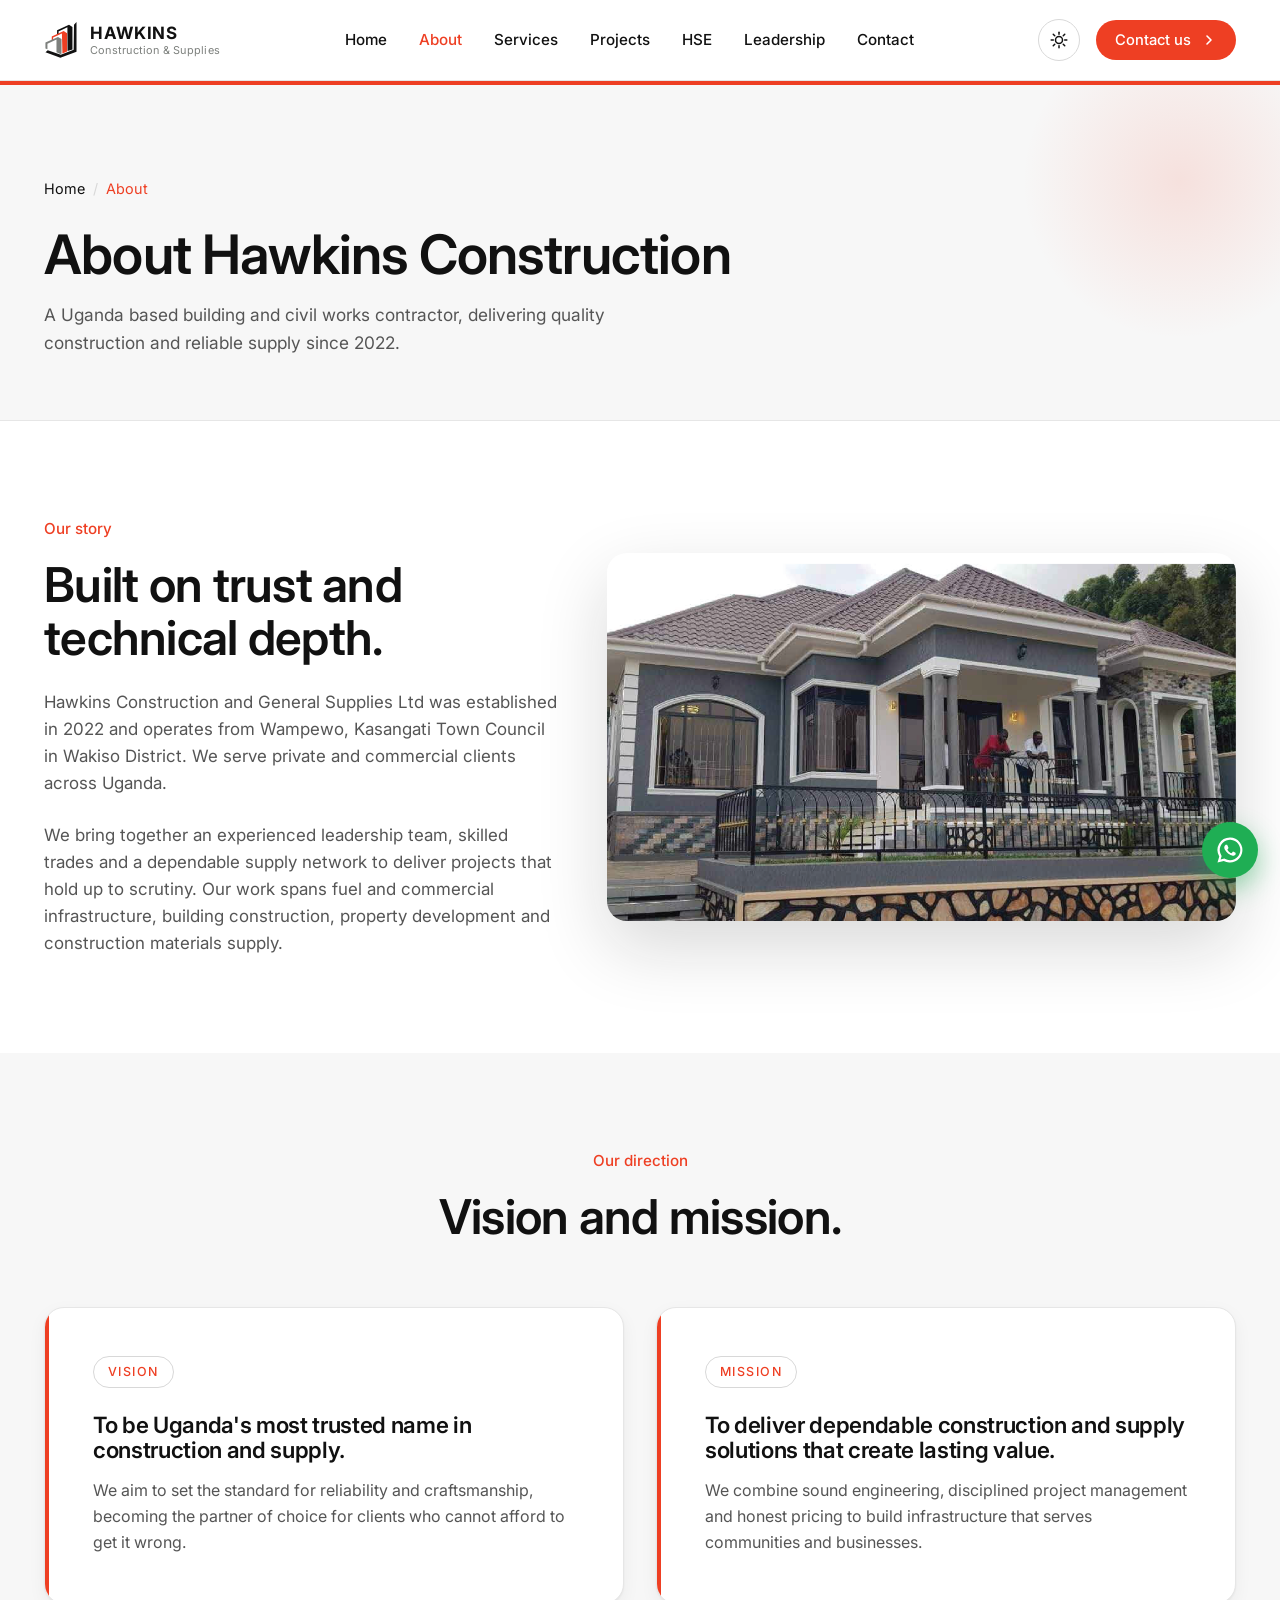
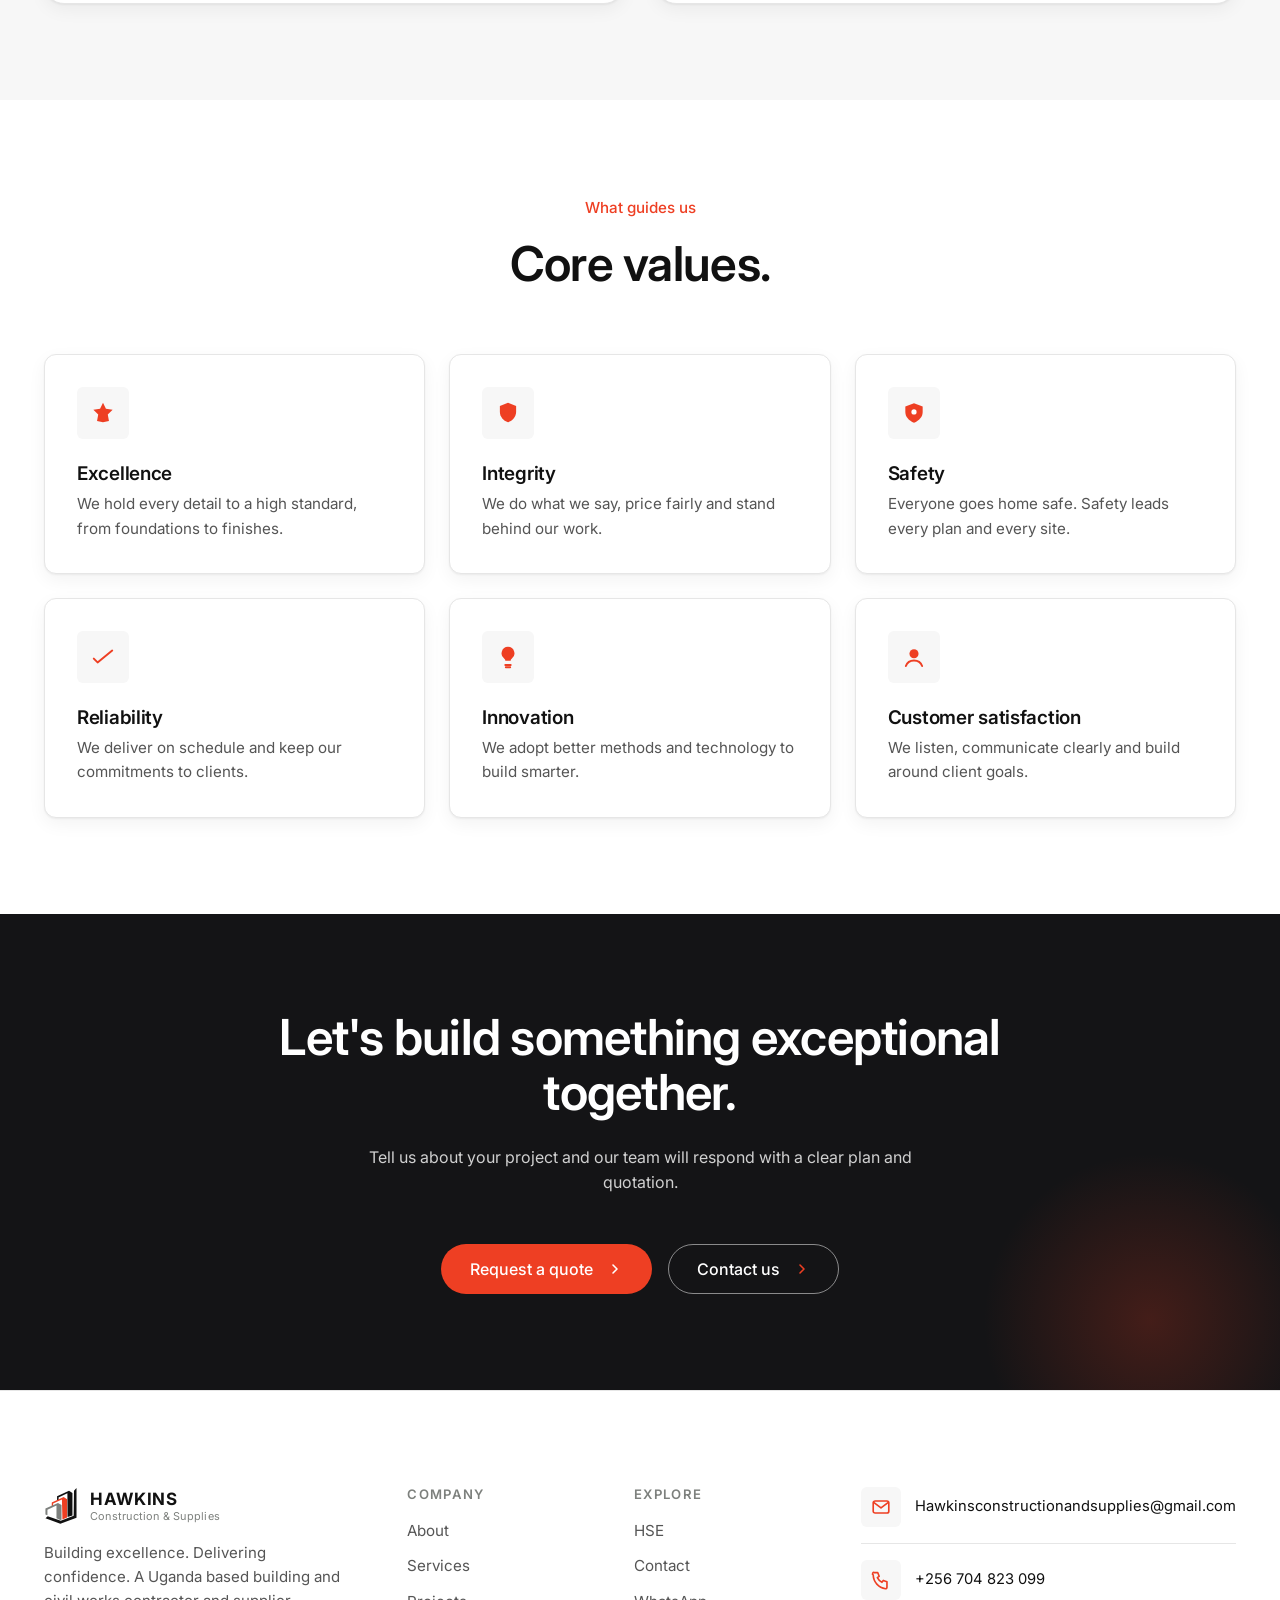
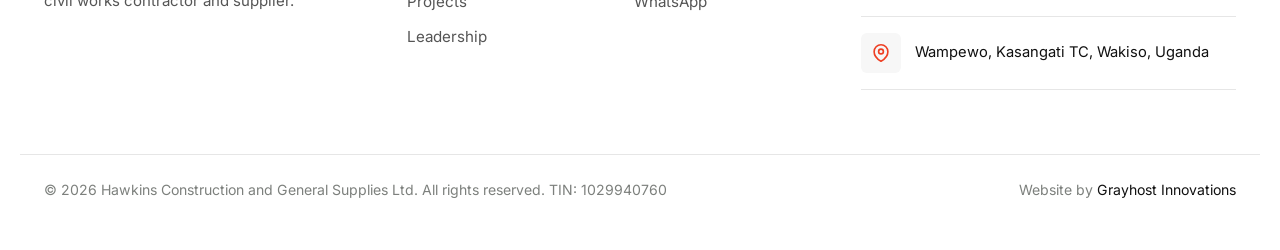
==== about.html @ e7383c77 "kk" ====
<!DOCTYPE html>
<html lang="en" data-theme="light">
<head>
  <meta charset="UTF-8" />
  <meta name="viewport" content="width=device-width, initial-scale=1.0" />

  <title>About Hawkins Construction | Uganda Building Contractors Since 2022</title>
  <meta name="description" content="Learn about Hawkins Construction and General Supplies Ltd, a Uganda based building and civil works contractor established in 2022, with our vision, mission and core values." />
  <meta name="theme-color" content="#ee3f23" />
  <meta property="og:type" content="website" />
  <meta property="og:title" content="About Hawkins Construction | Uganda Building Contractors" />
  <meta property="og:description" content="A Uganda based building and civil works contractor established in 2022. Building excellence. Delivering confidence." />
  <meta property="og:image" content="assets/images/logos/png-logos/preview-og.png" />
  <link rel="icon" type="image/png" href="assets/images/logos/png-logos/favicon.png" />

  <script>(function(){try{var t=localStorage.getItem('hawkins-theme');if(t==='dark'||t==='light')document.documentElement.setAttribute('data-theme',t);}catch(e){}})();</script>
  <link rel="preconnect" href="https://fonts.googleapis.com" />
  <link rel="preconnect" href="https://fonts.gstatic.com" crossorigin />
  <link href="https://fonts.googleapis.com/css2?family=Inter:wght@400;500;600;700&display=swap" rel="stylesheet" />
  <link rel="stylesheet" href="style.css" />
</head>

<body>
  <a class="skip-link" href="#main">Skip to content</a>

  <header class="site-header" id="top">
    <div class="container nav-inner">
      <a href="index.html" class="brand" aria-label="Hawkins Construction home">
        <svg class="brand-mark" viewBox="65 -4 162 184" xmlns="http://www.w3.org/2000/svg" aria-hidden="true" focusable="false">
          <polygon class="ink" points="126.93 40.76 184.81 13.85 201.4 25.12 201.4 134 177.62 141.19 176.99 25.74 133.82 46.7 135.07 59.84 126.93 60.78 126.93 40.76" />
          <polygon class="ink" points="208.91 13.85 221.11 1.02 221.11 144.63 142.89 174.04 70.62 146.82 81.88 137.13 144.98 159.97 207.35 135.57 208.91 13.85" />
          <polygon class="accent" points="101.28 71.11 158.85 43.89 175.43 55.15 175.43 144.01 152.91 152.77 150.4 56.4 107.85 75.49 107.85 87.38 101.28 90.19 101.28 71.11" />
          <polygon class="muted" points="70.62 129.61 80.32 133.06 80.32 106.46 124.12 85.19 124.12 147.77 142.58 156.21 148.53 154.02 148.53 83 131.32 72.99 70.62 99.58 70.62 129.61" />
        </svg>
        <span class="brand-text"><span class="brand-name">HAWKINS</span><span class="brand-sub">Construction &amp; Supplies</span></span>
      </a>
      <nav class="primary-nav" id="primary-nav" aria-label="Primary">
        <ul>
          <li><a href="index.html" class="nav-link">Home</a></li>
          <li><a href="about.html" class="nav-link is-active" aria-current="page">About</a></li>
          <li><a href="services.html" class="nav-link">Services</a></li>
          <li><a href="projects.html" class="nav-link">Projects</a></li>
          <li><a href="hse.html" class="nav-link">HSE</a></li>
          <li><a href="leadership.html" class="nav-link">Leadership</a></li>
          <li><a href="contact.html" class="nav-link">Contact</a></li>
        </ul>
      </nav>
      <div class="nav-actions">
        <button class="theme-toggle" id="theme-toggle" type="button" aria-label="Switch colour theme" aria-pressed="false">
          <svg class="icon-sun" viewBox="0 0 24 24" aria-hidden="true"><circle cx="12" cy="12" r="4.2"/><g stroke-width="1.8" stroke-linecap="round"><line x1="12" y1="2.6" x2="12" y2="5.2"/><line x1="12" y1="18.8" x2="12" y2="21.4"/><line x1="2.6" y1="12" x2="5.2" y2="12"/><line x1="18.8" y1="12" x2="21.4" y2="12"/><line x1="5.1" y1="5.1" x2="6.9" y2="6.9"/><line x1="17.1" y1="17.1" x2="18.9" y2="18.9"/><line x1="18.9" y1="5.1" x2="17.1" y2="6.9"/><line x1="6.9" y1="17.1" x2="5.1" y2="18.9"/></g></svg>
          <svg class="icon-moon" viewBox="0 0 24 24" aria-hidden="true"><path d="M20 14.2A8 8 0 0 1 9.8 4 8 8 0 1 0 20 14.2Z"/></svg>
        </button>
        <a href="contact.html" class="btn btn-orange btn-sm nav-cta">Contact us<svg class="arrow" viewBox="0 0 24 24" aria-hidden="true"><path d="M9 6l6 6-6 6"/></svg></a>
        <button class="hamburger" id="hamburger" type="button" aria-label="Open menu" aria-controls="primary-nav" aria-expanded="false"><span></span><span></span><span></span></button>
      </div>
    </div>
  </header>
  <div class="nav-scrim" id="nav-scrim" hidden></div>

  <main id="main">
    <!-- PAGE HEADER -->
    <section class="page-header">
      <div class="container">
        <nav class="breadcrumb" aria-label="Breadcrumb"><a href="index.html">Home</a><span class="sep">/</span><span aria-current="page">About</span></nav>
        <h1 class="page-title">About Hawkins Construction</h1>
        <p class="page-header-sub">A Uganda based building and civil works contractor, delivering quality construction and reliable supply since 2022.</p>
      </div>
    </section>

    <!-- COMPANY PROFILE -->
    <section class="section">
      <div class="container contact-layout" style="align-items:center">
        <div class="reveal" data-reveal>
          <p class="eyebrow">Our story</p>
          <h2 class="section-title">Built on trust and technical depth.</h2>
          <p class="section-sub">Hawkins Construction and General Supplies Ltd was established in 2022 and operates from Wampewo, Kasangati Town Council in Wakiso District. We serve private and commercial clients across Uganda.</p>
          <p class="section-sub">We bring together an experienced leadership team, skilled trades and a dependable supply network to deliver projects that hold up to scrutiny. Our work spans fuel and commercial infrastructure, building construction, property development and construction materials supply.</p>
        </div>
        <div class="reveal" data-reveal>
          <img src="assets/images/images-05.png" alt="Completed residential home delivered by Hawkins Construction in Uganda" style="width:100%;border-radius:var(--r-lg);box-shadow:var(--shadow-lg)" loading="lazy" />
        </div>
      </div>
    </section>

    <!-- VISION & MISSION -->
    <section class="section section-soft">
      <div class="container">
        <div class="section-head center">
          <p class="eyebrow reveal" data-reveal>Our direction</p>
          <h2 class="section-title reveal" data-reveal>Vision and mission.</h2>
        </div>
        <div class="vm-grid">
          <article class="vm-card reveal" data-reveal>
            <span class="vm-tag">Vision</span>
            <h3>To be Uganda's most trusted name in construction and supply.</h3>
            <p>We aim to set the standard for reliability and craftsmanship, becoming the partner of choice for clients who cannot afford to get it wrong.</p>
          </article>
          <article class="vm-card reveal" data-reveal>
            <span class="vm-tag">Mission</span>
            <h3>To deliver dependable construction and supply solutions that create lasting value.</h3>
            <p>We combine sound engineering, disciplined project management and honest pricing to build infrastructure that serves communities and businesses.</p>
          </article>
        </div>
      </div>
    </section>

    <!-- CORE VALUES -->
    <section class="section">
      <div class="container">
        <div class="section-head center">
          <p class="eyebrow reveal" data-reveal>What guides us</p>
          <h2 class="section-title reveal" data-reveal>Core values.</h2>
        </div>
        <ul class="values-grid">
          <li class="value-card reveal" data-reveal><span class="value-icon" aria-hidden="true"><svg viewBox="0 0 24 24"><path d="M12 2.5l2.7 5.6 6.2.9-4.5 4.3 1.1 6.1L12 20.6 6.5 19.4l1.1-6.1L3.1 9l6.2-.9z"/></svg></span><h3>Excellence</h3><p>We hold every detail to a high standard, from foundations to finishes.</p></li>
          <li class="value-card reveal" data-reveal><span class="value-icon" aria-hidden="true"><svg viewBox="0 0 24 24"><path d="M12 2.5l7.5 3v5.3c0 4.6-3.1 8.3-7.5 9.7-4.4-1.4-7.5-5.1-7.5-9.7V5.5z"/><path class="ic-line" d="M8.6 12.1l2.3 2.3 4.4-4.6"/></svg></span><h3>Integrity</h3><p>We do what we say, price fairly and stand behind our work.</p></li>
          <li class="value-card reveal" data-reveal><span class="value-icon" aria-hidden="true"><svg viewBox="0 0 24 24"><path d="M12 3l8 3v5c0 4.4-3.2 7.9-8 10-4.8-2.1-8-5.6-8-10V6z"/><circle class="ic-dot" cx="12" cy="11" r="2.4"/></svg></span><h3>Safety</h3><p>Everyone goes home safe. Safety leads every plan and every site.</p></li>
          <li class="value-card reveal" data-reveal><span class="value-icon" aria-hidden="true"><svg viewBox="0 0 24 24"><path class="ic-line" d="M3.5 13.5l3.5 3.5 13.5-11"/></svg></span><h3>Reliability</h3><p>We deliver on schedule and keep our commitments to clients.</p></li>
          <li class="value-card reveal" data-reveal><span class="value-icon" aria-hidden="true"><svg viewBox="0 0 24 24"><path d="M12 2.6a6 6 0 0 0-3.4 10.9c.6.4.9 1 .9 1.7v.3h5v-.3c0-.7.3-1.3.9-1.7A6 6 0 0 0 12 2.6z"/><path class="ic-line" d="M9.5 19.4h5M10 21.4h4"/></svg></span><h3>Innovation</h3><p>We adopt better methods and technology to build smarter.</p></li>
          <li class="value-card reveal" data-reveal><span class="value-icon" aria-hidden="true"><svg viewBox="0 0 24 24"><path d="M12 13.2a4.2 4.2 0 1 0 0-8.4 4.2 4.2 0 0 0 0 8.4z"/><path class="ic-line" d="M4.5 20.3c1.2-3.4 4-5.1 7.5-5.1s6.3 1.7 7.5 5.1"/></svg></span><h3>Customer satisfaction</h3><p>We listen, communicate clearly and build around client goals.</p></li>
        </ul>
      </div>
    </section>

    <!-- FINAL CTA -->
    <section class="cta-final">
      <div class="container">
        <h2 class="reveal" data-reveal>Let's build something exceptional together.</h2>
        <p class="reveal" data-reveal>Tell us about your project and our team will respond with a clear plan and quotation.</p>
        <div class="cta-final-actions reveal" data-reveal>
          <a href="contact.html" class="btn btn-orange">Request a quote<svg class="arrow" viewBox="0 0 24 24" aria-hidden="true"><path d="M9 6l6 6-6 6"/></svg></a>
          <a href="contact.html" class="btn btn-outline">Contact us<svg class="arrow" viewBox="0 0 24 24" aria-hidden="true"><path d="M9 6l6 6-6 6"/></svg></a>
        </div>
      </div>
    </section>
  </main>

  <footer class="site-footer">
    <div class="container footer-inner">
      <div class="footer-brand">
        <a href="index.html" class="brand">
          <svg class="brand-mark" viewBox="65 -4 162 184" xmlns="http://www.w3.org/2000/svg" aria-hidden="true">
            <polygon class="ink" points="126.93 40.76 184.81 13.85 201.4 25.12 201.4 134 177.62 141.19 176.99 25.74 133.82 46.7 135.07 59.84 126.93 60.78 126.93 40.76" />
            <polygon class="ink" points="208.91 13.85 221.11 1.02 221.11 144.63 142.89 174.04 70.62 146.82 81.88 137.13 144.98 159.97 207.35 135.57 208.91 13.85" />
            <polygon class="accent" points="101.28 71.11 158.85 43.89 175.43 55.15 175.43 144.01 152.91 152.77 150.4 56.4 107.85 75.49 107.85 87.38 101.28 90.19 101.28 71.11" />
            <polygon class="muted" points="70.62 129.61 80.32 133.06 80.32 106.46 124.12 85.19 124.12 147.77 142.58 156.21 148.53 154.02 148.53 83 131.32 72.99 70.62 99.58 70.62 129.61" />
          </svg>
          <span class="brand-text"><span class="brand-name">HAWKINS</span><span class="brand-sub">Construction &amp; Supplies</span></span>
        </a>
        <p>Building excellence. Delivering confidence. A Uganda based building and civil works contractor and supplier.</p>
      </div>
      <nav class="footer-col" aria-label="Company"><h4>Company</h4><ul><li><a href="about.html">About</a></li><li><a href="services.html">Services</a></li><li><a href="projects.html">Projects</a></li><li><a href="leadership.html">Leadership</a></li></ul></nav>
      <nav class="footer-col" aria-label="Explore"><h4>Explore</h4><ul><li><a href="hse.html">HSE</a></li><li><a href="contact.html">Contact</a></li><li><a href="https://wa.me/256704823099" target="_blank" rel="noopener">WhatsApp</a></li></ul></nav>
      <div class="footer-contact">
        <a class="footer-contact-row" href="mailto:Hawkinsconstructionandsupplies@gmail.com"><span class="contact-icon" aria-hidden="true"><svg viewBox="0 0 24 24"><rect class="ic-line" x="3.5" y="5.5" width="17" height="13" rx="2"/><path class="ic-line" d="M4 7l8 6 8-6"/></svg></span><span>Hawkinsconstructionandsupplies@gmail.com</span></a>
        <a class="footer-contact-row" href="tel:+256704823099"><span class="contact-icon" aria-hidden="true"><svg viewBox="0 0 24 24"><path class="ic-line" d="M5 4h3.5l1.5 4-2 1.5a11 11 0 0 0 5 5l1.5-2 4 1.5V20a1.5 1.5 0 0 1-1.6 1.5A15.5 15.5 0 0 1 3.5 6.6 1.5 1.5 0 0 1 5 4z"/></svg></span><span>+256 704 823 099</span></a>
        <div class="footer-contact-row"><span class="contact-icon" aria-hidden="true"><svg viewBox="0 0 24 24"><path class="ic-line" d="M12 21c5-3 7.5-6.7 7.5-10.5A7.5 7.5 0 0 0 4.5 10.5C4.5 14.3 7 18 12 21z"/><circle class="ic-line" cx="12" cy="10.3" r="2.6"/></svg></span><span>Wampewo, Kasangati TC, Wakiso, Uganda</span></div>
      </div>
    </div>
    <div class="container footer-bottom">
      <p>&copy; <span class="js-year"></span> Hawkins Construction and General Supplies Ltd. All rights reserved. TIN: 1029940760</p>
      <p>Website by <a href="https://grayhost.dev" target="_blank" rel="noopener">Grayhost Innovations</a></p>
    </div>
  </footer>

  <a class="wa-float" href="https://wa.me/256704823099" target="_blank" rel="noopener" aria-label="Chat with us on WhatsApp"><svg viewBox="0 0 24 24" aria-hidden="true"><path d="M12 2a10 10 0 0 0-8.6 15.1L2 22l5-1.3A10 10 0 1 0 12 2zm0 18.2a8.2 8.2 0 0 1-4.2-1.2l-.3-.2-3 .8.8-2.9-.2-.3A8.2 8.2 0 1 1 12 20.2zm4.5-6.1c-.2-.1-1.5-.7-1.7-.8-.2-.1-.4-.1-.6.1-.2.2-.6.8-.8 1-.1.1-.3.2-.5.1-.7-.3-1.4-.7-2-1.4-.4-.5-.8-1-.9-1.2-.1-.2 0-.4.1-.5l.4-.5c.1-.2.1-.3.2-.5 0-.1 0-.3 0-.4l-.8-1.8c-.2-.5-.4-.4-.6-.4h-.5c-.2 0-.4.1-.6.3-.2.2-.8.8-.8 1.9 0 1.1.8 2.2 1 2.4.1.2 1.6 2.5 4 3.5.5.2.9.4 1.3.5.5.2 1 .1 1.3.1.4-.1 1.2-.5 1.4-1 .2-.5.2-.9.1-1l-.4-.3z"/></svg></a>
  <a class="back-to-top" id="back-to-top" href="#top" aria-label="Back to top"><svg viewBox="0 0 24 24" aria-hidden="true"><path d="M12 5l7 7-1.4 1.4L13 8.8V19h-2V8.8l-4.6 4.6L5 12z"/></svg></a>

  <script src="script.js"></script>
</body>
</html>
---- style.css ----
/* =========================================================
   HAWKINS CONSTRUCTION AND GENERAL SUPPLIES LTD
   Shared design system - Inter - NO BLUE
   Palette: orange #EE3F23 + black/white + grey
   ========================================================= */

:root {
  /* Brand */
  --primary: #ee3f23;
  --primary-600: #d6351b;
  --grey: #7d807d;

  /* Spacing (8px rhythm) */
  --s-1: 8px;  --s-2: 16px; --s-3: 24px; --s-4: 32px;
  --s-5: 48px; --s-6: 64px; --s-7: 96px; --s-8: 128px;

  /* Radius */
  --r-sm: 6px; --r-md: 12px; --r-lg: 20px; --r-pill: 999px;

  --font: "Inter", system-ui, -apple-system, Segoe UI, Roboto, sans-serif;

  --maxw: 1240px;
  --header-h: 80px;
  --ease: cubic-bezier(.22, .61, .36, 1);

  /* ---- Light theme ---- */
  --bg: #ffffff;
  --soft: #f7f7f7;
  --surface: #ffffff;
  --heading: #111111;
  --text: #555555;
  --text-strong: #111111;
  --border: #e6e6e6;
  --border-strong: #d8d8d8;
  --band: #141416;          /* dark feature bands (not blue) */
  --band-deep: #0c0c0e;
  --ink: #111111;           /* logo dark element */
  --shadow-sm: 0 1px 2px rgba(17, 17, 17, .05), 0 6px 18px rgba(17, 17, 17, .05);
  --shadow-md: 0 14px 38px rgba(17, 17, 17, .12);
  --shadow-lg: 0 26px 70px rgba(17, 17, 17, .16);
}

[data-theme="dark"] {
  --bg: #0f0f10;
  --soft: #141416;
  --surface: #1a1a1c;
  --heading: #ededed;
  --text: #a0a0a0;
  --text-strong: #ededed;
  --border: #262629;
  --border-strong: #34343a;
  --band: #08080a;
  --band-deep: #000000;
  --ink: #ededed;
  --shadow-sm: 0 1px 2px rgba(0, 0, 0, .45), 0 6px 20px rgba(0, 0, 0, .4);
  --shadow-md: 0 16px 40px rgba(0, 0, 0, .55);
  --shadow-lg: 0 28px 70px rgba(0, 0, 0, .65);
}

/* ---------- Reset ---------- */
*, *::before, *::after { box-sizing: border-box; }
* { margin: 0; }
html { scroll-behavior: smooth; scroll-padding-top: var(--header-h); -webkit-text-size-adjust: 100%; }
body {
  font-family: var(--font);
  background: var(--bg);
  color: var(--text);
  line-height: 1.6;
  font-size: 16px;
  -webkit-font-smoothing: antialiased;
  overflow-x: hidden;
  transition: background-color .35s var(--ease), color .35s var(--ease);
}
img { max-width: 100%; display: block; }
a { color: inherit; text-decoration: none; }
ul, ol { list-style: none; padding: 0; }
button { font: inherit; cursor: pointer; border: 0; background: none; color: inherit; }
input, select, textarea { font: inherit; }

.site-header, .section-soft, .vm-card, .value-card, .service-card, .num-card,
.project-card, .team-card, .contact-form, input, select, textarea, .btn,
.hse, .site-footer, .cta-final, .page-header, .faq-item {
  transition: background-color .35s var(--ease), color .35s var(--ease),
    border-color .35s var(--ease), box-shadow .3s var(--ease), transform .3s var(--ease);
}

@media (prefers-reduced-motion: reduce) {
  html { scroll-behavior: auto; }
  *, *::before, *::after { animation-duration: .01ms !important; transition-duration: .01ms !important; }
}

/* ---------- Layout ---------- */
.container { width: 100%; max-width: var(--maxw); margin: 0 auto; padding: 0 var(--s-3); }
.section { padding: var(--s-7) 0; }
.section-soft { background: var(--soft); }

h1, h2, h3, h4 { color: var(--heading); font-weight: 600; line-height: 1.12; letter-spacing: -.015em; }

.eyebrow { color: var(--primary); font-weight: 500; font-size: .95rem; margin-bottom: var(--s-2); text-transform: none; }
.eyebrow-onband { color: #ff7a63; }

.section-title { font-size: clamp(1.9rem, 4.4vw, 3rem); }
.section-title-light { color: #fff; }
.section-sub { color: var(--text); margin-top: var(--s-3); font-size: 1.06rem; max-width: 680px; }
.section-sub-light { color: rgba(255, 255, 255, .8); }

.section-head { max-width: 760px; margin-bottom: var(--s-6); }
.section-head.center { margin-left: auto; margin-right: auto; text-align: center; }
.section-head.center .section-sub { margin-left: auto; margin-right: auto; }
.section-head.between { display: flex; align-items: flex-end; justify-content: space-between; gap: var(--s-4); max-width: none; }

/* =========================================================
   BUTTONS
   ========================================================= */
.btn {
  display: inline-flex; align-items: center; gap: 14px;
  padding: 16px 28px; border-radius: var(--r-pill);
  font-weight: 500; font-size: 1rem; line-height: 1;
  border: 1.5px solid transparent; white-space: nowrap;
}
.btn .arrow { width: 16px; height: 16px; fill: none; stroke-width: 2.4; stroke-linecap: round; stroke-linejoin: round; }
.btn-sm { padding: 11px 18px; font-size: .92rem; gap: 10px; }
.btn-block { width: 100%; justify-content: center; }

.btn-white { background: #fff; color: #111; box-shadow: var(--shadow-sm); }
.btn-white .arrow { stroke: var(--primary); }
.btn-white:hover { transform: translateY(-2px); box-shadow: var(--shadow-md); }

.btn-orange { background: var(--primary); color: #fff; }
.btn-orange .arrow { stroke: #fff; }
.btn-orange:hover { background: var(--primary-600); transform: translateY(-2px); box-shadow: 0 12px 28px rgba(238, 63, 35, .35); }

.btn-outline { background: transparent; color: #fff; border-color: rgba(255, 255, 255, .5); }
.btn-outline .arrow { stroke: var(--primary); }
.btn-outline:hover { background: rgba(255, 255, 255, .1); border-color: #fff; transform: translateY(-2px); }

.btn-dark { background: #111; color: #fff; }
.btn-dark .arrow { stroke: var(--primary); }
.btn-dark:hover { background: #000; transform: translateY(-2px); }

.btn-whatsapp { background: #1fae54; color: #fff; }
.btn-whatsapp:hover { background: #178c43; transform: translateY(-2px); }
.btn-whatsapp .wa { width: 20px; height: 20px; fill: currentColor; }

/* Underline arrow link */
.arrow-link {
  display: inline-flex; align-items: center; justify-content: space-between;
  gap: var(--s-5); min-width: 150px;
  color: var(--heading); font-weight: 600; font-size: .98rem;
  padding-bottom: 10px; border-bottom: 1.5px solid var(--border-strong);
}
.arrow-link .arrow { width: 16px; height: 16px; fill: none; stroke: var(--primary); stroke-width: 2.4; stroke-linecap: round; stroke-linejoin: round; transition: transform .25s var(--ease); }
.arrow-link:hover { border-color: var(--primary); }
.arrow-link:hover .arrow { transform: translateX(5px); }
.arrow-link-light { color: #fff; border-color: rgba(255, 255, 255, .45); }
.arrow-link-light .arrow { stroke: #fff; }
.arrow-link-light:hover { border-color: #fff; }

.scroll-link { display: inline-flex; align-items: center; gap: 12px; color: #fff; font-weight: 500; font-size: .98rem; padding-bottom: 8px; border-bottom: 1.5px solid rgba(255, 255, 255, .55); }
.scroll-link .chev { width: 16px; height: 16px; fill: none; stroke: #fff; stroke-width: 2.2; stroke-linecap: round; stroke-linejoin: round; transition: transform .25s var(--ease); }
.scroll-link:hover .chev { transform: translateY(3px); }

.skip-link { position: fixed; left: 12px; top: -60px; z-index: 1100; background: var(--primary); color: #fff; padding: 10px 16px; border-radius: var(--r-sm); transition: top .2s var(--ease); }
.skip-link:focus { top: 12px; }

/* =========================================================
   HEADER / NAV
   ========================================================= */
.site-header { position: sticky; top: 0; z-index: 1000; background: color-mix(in srgb, var(--bg) 90%, transparent); backdrop-filter: saturate(160%) blur(12px); border-bottom: 1px solid var(--border); }
.nav-inner { display: flex; align-items: center; gap: var(--s-3); height: var(--header-h); }
.brand { display: inline-flex; align-items: center; gap: 12px; }
.brand-mark { width: 34px; height: 38px; flex: none; }
.brand-mark .ink { fill: var(--ink); }
.brand-mark .accent { fill: var(--primary); }
.brand-mark .muted { fill: var(--grey); }
.brand-mark--onorange .ink { fill: #fff; }
.brand-mark--onorange .accent { fill: #111; }
.brand-mark--onorange .muted { fill: rgba(255, 255, 255, .55); }
.brand-text { display: flex; flex-direction: column; line-height: 1; }
.brand-name { color: var(--text-strong); font-weight: 700; letter-spacing: .04em; font-size: 1.06rem; }
.brand-sub { font-size: .68rem; color: var(--grey); letter-spacing: .02em; margin-top: 3px; }

.primary-nav { margin: 0 auto; }
.primary-nav ul { display: flex; gap: 2px; }
.nav-link { display: inline-block; padding: 9px 15px; border-radius: var(--r-pill); font-size: .95rem; color: var(--text-strong); font-weight: 500; }
.nav-link:hover { color: var(--primary); background: var(--soft); }
.nav-link.is-active { color: var(--primary); }

.nav-actions { display: flex; align-items: center; gap: var(--s-2); }
.theme-toggle { width: 42px; height: 42px; border-radius: var(--r-pill); border: 1px solid var(--border-strong); display: grid; place-items: center; color: var(--text-strong); position: relative; }
.theme-toggle:hover { color: var(--primary); border-color: var(--primary); }
.theme-toggle svg { width: 20px; height: 20px; fill: none; stroke: currentColor; stroke-width: 1.8; position: absolute; transition: opacity .3s var(--ease), transform .4s var(--ease); }
.theme-toggle .icon-moon { fill: currentColor; stroke: none; }
.icon-moon { opacity: 0; transform: rotate(-40deg) scale(.6); }
[data-theme="dark"] .icon-moon { opacity: 1; transform: none; }
[data-theme="dark"] .icon-sun { opacity: 0; transform: rotate(40deg) scale(.6); }

.hamburger { display: none; width: 42px; height: 42px; border-radius: var(--r-sm); flex-direction: column; gap: 5px; align-items: center; justify-content: center; }
.hamburger span { width: 22px; height: 2px; background: var(--text-strong); border-radius: 2px; transition: transform .3s var(--ease), opacity .3s var(--ease); }
.hamburger[aria-expanded="true"] span:nth-child(1) { transform: translateY(7px) rotate(45deg); }
.hamburger[aria-expanded="true"] span:nth-child(2) { opacity: 0; }
.hamburger[aria-expanded="true"] span:nth-child(3) { transform: translateY(-7px) rotate(-45deg); }
.nav-scrim { position: fixed; inset: 0; background: rgba(0, 0, 0, .5); z-index: 990; opacity: 0; transition: opacity .3s var(--ease); }
.nav-scrim.show { opacity: 1; }

/* =========================================================
   HERO (left aligned)
   ========================================================= */
.hero { position: relative; min-height: clamp(560px, 86vh, 780px); display: flex; align-items: center; overflow: hidden; }
.hero-media { position: absolute; inset: 0; z-index: 0; }
.hero-media img { width: 100%; height: 100%; object-fit: cover; object-position: center; }
.hero-overlay { position: absolute; inset: 0; background:
  linear-gradient(90deg, rgba(8, 8, 10, .9) 0%, rgba(8, 8, 10, .62) 40%, rgba(8, 8, 10, .18) 74%, rgba(8, 8, 10, .05) 100%),
  linear-gradient(180deg, rgba(8, 8, 10, .35) 0%, rgba(8, 8, 10, 0) 30%, rgba(8, 8, 10, .25) 100%); }
.hero-content { position: relative; z-index: 1; color: #fff; max-width: 720px; }
.hero-title { color: #fff; font-size: clamp(2.4rem, 6.4vw, 4.2rem); line-height: 1.05; font-weight: 600; letter-spacing: -.02em; }
.hero-lead { font-size: clamp(1rem, 2.2vw, 1.18rem); color: rgba(255, 255, 255, .85); max-width: 560px; margin-top: var(--s-3); }
.hero-actions { display: flex; flex-wrap: wrap; align-items: center; gap: var(--s-3); margin-top: var(--s-5); }

/* =========================================================
   ABOUT BAND (home)
   ========================================================= */
.about-band { background: var(--band); color: #fff; padding-bottom: var(--s-7); }
.about-band-inner { display: grid; grid-template-columns: 380px 1fr; gap: var(--s-6); align-items: center; }
.about-card { background: var(--primary); border-radius: 2px; padding: var(--s-4); margin-top: -120px; min-height: 440px; display: flex; flex-direction: column; box-shadow: var(--shadow-lg); }
.about-card-label { color: rgba(255, 255, 255, .85); font-size: .9rem; font-weight: 500; }
.about-card .brand-mark { width: 132px; height: 150px; margin: var(--s-3) 0 auto; }
.about-card-words { color: #fff; font-size: clamp(1.9rem, 3.4vw, 2.6rem); font-weight: 600; line-height: 1.12; letter-spacing: -.01em; }
.about-band-text { padding: var(--s-4) 0; }
.about-band-text h2 { color: #fff; font-size: clamp(1.6rem, 3.2vw, 2.4rem); max-width: 640px; }
.about-band-text p { color: rgba(255, 255, 255, .82); margin-top: var(--s-3); max-width: 560px; }
.about-band-text .btn { margin-top: var(--s-4); }

/* =========================================================
   PAGE HEADER (inner pages)
   ========================================================= */
.page-header { position: relative; background: var(--soft); border-bottom: 1px solid var(--border); padding: var(--s-7) 0 var(--s-6); overflow: hidden; }
.page-header::before { content: ""; position: absolute; right: -80px; top: -80px; width: 360px; height: 360px; background: radial-gradient(circle at center, rgba(238, 63, 35, .12), transparent 62%); pointer-events: none; }
.page-header::after { content: ""; position: absolute; left: 0; top: 0; width: 100%; height: 4px; background: var(--primary); }
.page-header .container { position: relative; }
.breadcrumb { display: flex; align-items: center; gap: 8px; font-size: .9rem; color: var(--grey); margin-bottom: var(--s-3); }
.breadcrumb a { color: var(--text-strong); }
.breadcrumb a:hover { color: var(--primary); }
.breadcrumb .sep { color: var(--border-strong); }
.breadcrumb [aria-current] { color: var(--primary); }
.page-title { font-size: clamp(2.2rem, 5.4vw, 3.4rem); }
.page-header-sub { color: var(--text); margin-top: var(--s-2); font-size: 1.08rem; max-width: 620px; }

/* =========================================================
   VISION & MISSION
   ========================================================= */
.vm-grid { display: grid; grid-template-columns: 1fr 1fr; gap: var(--s-4); }
.vm-card { background: var(--surface); border: 1px solid var(--border); border-radius: var(--r-lg); padding: var(--s-5); box-shadow: var(--shadow-sm); position: relative; overflow: hidden; }
.vm-card::before { content: ""; position: absolute; left: 0; top: 0; bottom: 0; width: 4px; background: var(--primary); }
.vm-tag { display: inline-block; font-size: .78rem; letter-spacing: .12em; text-transform: uppercase; color: var(--primary); border: 1px solid var(--border-strong); border-radius: var(--r-pill); padding: 5px 14px; margin-bottom: var(--s-3); font-weight: 500; }
.vm-card h3 { font-size: 1.4rem; }
.vm-card p { color: var(--text); margin-top: var(--s-2); }

/* =========================================================
   CORE VALUES
   ========================================================= */
.values-grid { display: grid; grid-template-columns: repeat(3, 1fr); gap: var(--s-3); }
.value-card { background: var(--surface); border: 1px solid var(--border); border-radius: var(--r-md); padding: var(--s-4); box-shadow: var(--shadow-sm); }
.value-card:hover { transform: translateY(-6px); border-color: var(--primary); box-shadow: var(--shadow-md); }
.value-icon, .hse-icon, .contact-icon { display: grid; place-items: center; width: 52px; height: 52px; border-radius: var(--r-sm); background: var(--soft); margin-bottom: var(--s-3); }
.value-icon svg, .hse-icon svg { width: 26px; height: 26px; fill: var(--primary); }
.value-icon .ic-line, .hse-icon .ic-line, .contact-icon .ic-line { fill: none; stroke: var(--primary); stroke-width: 1.8; stroke-linecap: round; stroke-linejoin: round; }
.value-icon .ic-dot { fill: #fff; }
.value-card h3 { font-size: 1.18rem; }
.value-card p { color: var(--text); margin-top: 8px; font-size: .95rem; }

/* =========================================================
   SERVICES
   ========================================================= */
.services-head { display: grid; grid-template-columns: 230px 1fr; gap: var(--s-4); align-items: start; margin-bottom: var(--s-6); }
.services-note { color: var(--primary); font-weight: 500; font-size: .98rem; line-height: 1.5; }
.services-center { text-align: center; max-width: 720px; margin: 0 auto; }
.services-center .section-sub { margin-left: auto; margin-right: auto; }
.services-grid { display: grid; grid-template-columns: repeat(3, 1fr); gap: var(--s-4) var(--s-3); }
.service-card { display: flex; flex-direction: column; }
.service-media { aspect-ratio: 4 / 3; overflow: hidden; border-radius: var(--r-md); margin-bottom: var(--s-3); }
.service-media img { width: 100%; height: 100%; object-fit: cover; transition: transform .6s var(--ease); }
.service-card:hover .service-media img { transform: scale(1.06); }
.service-card h3 { font-size: 1.3rem; }
.service-card p { color: var(--text); margin: 8px 0 var(--s-3); font-size: .96rem; flex: 1; }
.service-card .arrow-link { align-self: flex-start; }
.service-card-cta { background: var(--band); border-radius: var(--r-md); padding: var(--s-5); justify-content: center; }
.service-card-cta h3 { color: #fff; }
.service-card-cta p { color: rgba(255, 255, 255, .8); flex: 0; }

/* =========================================================
   NUMBERED GRID (capabilities / why choose)
   ========================================================= */
.num-grid { display: grid; grid-template-columns: repeat(3, 1fr); gap: var(--s-3); }
.num-card { background: var(--surface); border: 1px solid var(--border); border-radius: var(--r-md); padding: var(--s-5) var(--s-4); box-shadow: var(--shadow-sm); }
.section-soft .num-card { background: var(--bg); }
.num-card:hover { transform: translateY(-5px); box-shadow: var(--shadow-md); }
.num { display: block; font-size: 2.3rem; font-weight: 600; color: var(--primary); letter-spacing: -.02em; }
.num-card h3 { font-size: 1.22rem; margin: var(--s-3) 0 0; padding-top: var(--s-3); border-top: 2px solid var(--primary); display: block; }
.num-card p { color: var(--text); margin-top: 10px; font-size: .96rem; }

/* =========================================================
   HSE
   ========================================================= */
.hse { background: var(--band-deep); color: #fff; }
.hse-grid { display: grid; grid-template-columns: repeat(3, 1fr); gap: var(--s-3); }
.hse-item { background: rgba(255, 255, 255, .045); border: 1px solid rgba(255, 255, 255, .1); border-radius: var(--r-md); padding: var(--s-4); }
.hse-item:hover { background: rgba(255, 255, 255, .08); border-color: rgba(255, 122, 99, .5); transform: translateY(-4px); }
.hse-icon { background: rgba(238, 63, 35, .16); }
.hse-icon .ic-line { stroke: #ff7a63; }
.hse-item h3 { color: #fff; font-size: 1.14rem; }
.hse-item p { color: rgba(255, 255, 255, .74); margin-top: 8px; font-size: .95rem; }

/* =========================================================
   PROJECTS / PORTFOLIO
   ========================================================= */
.project-filters { display: flex; flex-wrap: wrap; gap: var(--s-1); margin-bottom: var(--s-5); }
.filter-btn { padding: 9px 20px; border-radius: var(--r-pill); border: 1px solid var(--border-strong); color: var(--text); font-weight: 500; font-size: .9rem; }
.filter-btn:hover { color: var(--text-strong); border-color: var(--grey); }
.filter-btn.is-active { background: var(--primary); border-color: var(--primary); color: #fff; }

.portfolio { display: grid; gap: var(--s-4) var(--s-3); }
.portfolio-feature { grid-template-columns: 1fr 1fr 2fr; margin-bottom: var(--s-4); }
.portfolio-row { grid-template-columns: repeat(3, 1fr); }
.project-card { display: flex; flex-direction: column; }
.project-card.is-hidden { display: none; }
.project-media { aspect-ratio: 4 / 3; overflow: hidden; border-radius: var(--r-md); margin-bottom: var(--s-3); }
.project-media img { width: 100%; height: 100%; object-fit: cover; transition: transform .6s var(--ease); }
.project-card:hover .project-media img { transform: scale(1.06); }
.project-cat { color: var(--primary); font-size: .74rem; letter-spacing: .08em; text-transform: uppercase; font-weight: 600; }
.project-cat-light { color: #ffb3a5; }
.project-card h3 { font-size: 1.24rem; margin: 8px 0; }
.project-card p { color: var(--text); font-size: .95rem; margin-bottom: var(--s-3); flex: 1; }
.project-card .arrow-link { align-self: flex-start; }
.project-feature { position: relative; border-radius: var(--r-md); overflow: hidden; min-height: 100%; }
.project-feature .project-media { aspect-ratio: auto; height: 100%; min-height: 360px; margin: 0; border-radius: 0; }
.project-feature::after { content: ""; position: absolute; inset: 0; background: linear-gradient(180deg, rgba(10, 10, 12, .1) 0%, rgba(10, 10, 12, .55) 55%, rgba(10, 10, 12, .92) 100%); }
.project-feature-body { position: absolute; z-index: 2; left: 0; right: 0; bottom: 0; padding: var(--s-5); }
.project-feature-body h3 { color: #fff; font-size: 1.5rem; }
.project-feature-body p { color: rgba(255, 255, 255, .82); }

/* =========================================================
   LEADERSHIP (premium)
   ========================================================= */
.team-grid { display: grid; grid-template-columns: repeat(3, 1fr); gap: var(--s-4); }
.team-card { background: var(--surface); border: 1px solid var(--border); border-radius: var(--r-lg); overflow: hidden; box-shadow: var(--shadow-sm); }
.team-card:hover { transform: translateY(-6px); box-shadow: var(--shadow-md); border-color: var(--border-strong); }
.team-portrait { position: relative; aspect-ratio: 1 / 1; display: grid; place-items: center; background: linear-gradient(150deg, #1a1a1c 0%, #2a2a2d 100%); overflow: hidden; }
.team-portrait::before { content: ""; position: absolute; inset: 0; background: radial-gradient(circle at 30% 25%, rgba(238, 63, 35, .35), transparent 55%); }
.team-monogram { position: relative; font-size: 3.4rem; font-weight: 700; color: #fff; letter-spacing: .05em; }
.team-portrait .tag { position: absolute; z-index: 2; top: var(--s-3); left: var(--s-3); background: var(--primary); color: #fff; font-size: .72rem; font-weight: 600; letter-spacing: .06em; text-transform: uppercase; padding: 5px 12px; border-radius: var(--r-pill); }
.team-body { padding: var(--s-4); border-top: 3px solid var(--primary); }
.team-body h3 { font-size: 1.25rem; }
.team-body .role { color: var(--primary); font-weight: 500; font-size: .95rem; margin-top: 4px; }
.team-body p { color: var(--text); font-size: .92rem; margin-top: var(--s-2); }

/* =========================================================
   CONTACT
   ========================================================= */
.contact-layout { display: grid; grid-template-columns: .9fr 1.1fr; gap: var(--s-5); align-items: start; }
.contact-list { display: grid; gap: var(--s-3); }
.contact-list li { display: flex; gap: var(--s-2); }
.contact-icon { width: 46px; height: 46px; margin: 0; flex: none; }
.contact-icon svg { width: 22px; height: 22px; fill: none; }
.contact-list strong { display: block; font-size: .82rem; text-transform: uppercase; letter-spacing: .08em; color: var(--grey); margin-bottom: 4px; font-weight: 600; }
.contact-list a, .contact-list span { display: block; color: var(--text-strong); }
.contact-list a:hover { color: var(--primary); }
.contact-details .btn-whatsapp { margin-top: var(--s-4); width: 100%; justify-content: center; }
.contact-form { background: var(--surface); border: 1px solid var(--border); border-radius: var(--r-lg); padding: var(--s-4); box-shadow: var(--shadow-sm); }
.field { margin-bottom: var(--s-3); }
.field-row { display: grid; grid-template-columns: 1fr 1fr; gap: var(--s-3); }
.field label { display: block; font-size: .85rem; font-weight: 500; margin-bottom: 7px; color: var(--text-strong); }
.field input, .field select, .field textarea { width: 100%; padding: 13px 15px; border-radius: var(--r-sm); border: 1px solid var(--border-strong); background: var(--bg); color: var(--text-strong); }
.field textarea { resize: vertical; }
.field input:focus, .field select:focus, .field textarea:focus { outline: none; border-color: var(--primary); box-shadow: 0 0 0 3px rgba(238, 63, 35, .15); }
.contact-form .btn { margin-top: var(--s-1); }
.form-status { margin-top: var(--s-2); font-size: .92rem; font-weight: 500; min-height: 1.2em; }
.form-status.ok { color: #1fae54; }
.form-status.err { color: var(--primary); }
.map-wrap { margin-top: var(--s-6); border-radius: var(--r-lg); overflow: hidden; border: 1px solid var(--border); box-shadow: var(--shadow-sm); }
.map-wrap iframe { width: 100%; height: 360px; border: 0; display: block; filter: grayscale(.25); }
[data-theme="dark"] .map-wrap iframe { filter: grayscale(.6) brightness(.8) contrast(1.1); }

/* =========================================================
   FAQ
   ========================================================= */
.faq-grid { display: grid; grid-template-columns: 1fr 1fr; gap: 0 var(--s-5); }
.faq-item { border-bottom: 1px solid var(--border); }
.faq-q { width: 100%; display: flex; align-items: center; justify-content: space-between; gap: var(--s-3); padding: var(--s-3) 0; text-align: left; font-weight: 600; color: var(--heading); font-size: 1.05rem; }
.faq-q .chev { width: 18px; height: 18px; fill: none; stroke: var(--primary); stroke-width: 2.2; stroke-linecap: round; stroke-linejoin: round; transition: transform .3s var(--ease); flex: none; }
.faq-item.open .faq-q .chev { transform: rotate(180deg); }
.faq-a { max-height: 0; overflow: hidden; transition: max-height .35s var(--ease); }
.faq-a p { color: var(--text); padding: 0 0 var(--s-3); font-size: .96rem; }
.faq-item.open .faq-a { max-height: 240px; }

/* =========================================================
   FINAL CTA (before footer)
   ========================================================= */
.cta-final { background: var(--band); color: #fff; padding: var(--s-7) 0; position: relative; overflow: hidden; }
.cta-final::before { content: ""; position: absolute; right: -60px; bottom: -120px; width: 380px; height: 380px; background: radial-gradient(circle at center, rgba(238, 63, 35, .22), transparent 62%); }
.cta-final .container { position: relative; text-align: center; max-width: 820px; }
.cta-final h2 { color: #fff; font-size: clamp(2rem, 4.6vw, 3.1rem); }
.cta-final p { color: rgba(255, 255, 255, .8); margin: var(--s-3) auto var(--s-5); max-width: 560px; }
.cta-final-actions { display: flex; flex-wrap: wrap; gap: var(--s-2); justify-content: center; }

/* =========================================================
   FOOTER
   ========================================================= */
.site-footer { background: var(--bg); border-top: 1px solid var(--border); padding-top: var(--s-7); }
.footer-inner { display: grid; grid-template-columns: 1.7fr 1fr 1fr 1.7fr; gap: var(--s-4); padding-bottom: var(--s-6); }
.footer-brand .brand { margin-bottom: var(--s-2); }
.footer-brand p { color: var(--text); max-width: 300px; font-size: .94rem; }
.footer-col h4 { font-size: .82rem; letter-spacing: .1em; text-transform: uppercase; color: var(--grey); margin-bottom: var(--s-2); font-weight: 600; }
.footer-col ul { display: grid; gap: 10px; }
.footer-col a { color: var(--text); font-size: .95rem; }
.footer-col a:hover { color: var(--primary); }
.footer-contact { display: grid; gap: 0; }
.footer-contact-row { display: flex; align-items: center; gap: 14px; padding: var(--s-2) 0; color: var(--text-strong); font-size: .92rem; border-bottom: 1px solid var(--border); }
.footer-contact-row:first-child { padding-top: 0; }
.footer-contact-row .contact-icon { width: 40px; height: 40px; background: var(--soft); }
.footer-contact-row:hover { color: var(--primary); }
.footer-bottom { display: flex; justify-content: space-between; flex-wrap: wrap; gap: var(--s-1); padding-top: var(--s-3); padding-bottom: var(--s-5); border-top: 1px solid var(--border); color: var(--grey); font-size: .88rem; }
.footer-bottom a { color: var(--text-strong); }
.footer-bottom a:hover { color: var(--primary); }

/* =========================================================
   FLOATING BUTTONS
   ========================================================= */
.wa-float { position: fixed; right: 22px; bottom: 22px; z-index: 950; width: 56px; height: 56px; border-radius: var(--r-pill); background: #1fae54; color: #fff; display: grid; place-items: center; box-shadow: 0 10px 26px rgba(31, 174, 84, .45); transition: transform .25s var(--ease), box-shadow .25s; }
.wa-float svg { width: 30px; height: 30px; fill: #fff; }
.wa-float:hover { transform: scale(1.07); box-shadow: 0 14px 32px rgba(31, 174, 84, .55); }
.wa-float::after { content: ""; position: absolute; inset: 0; border-radius: inherit; box-shadow: 0 0 0 0 rgba(31, 174, 84, .5); animation: wa-pulse 2.4s infinite; }
@keyframes wa-pulse { 0% { box-shadow: 0 0 0 0 rgba(31, 174, 84, .45); } 70% { box-shadow: 0 0 0 16px rgba(31, 174, 84, 0); } 100% { box-shadow: 0 0 0 0 rgba(31, 174, 84, 0); } }

.back-to-top { position: fixed; right: 26px; bottom: 90px; z-index: 940; width: 46px; height: 46px; border-radius: var(--r-pill); background: var(--primary); color: #fff; display: grid; place-items: center; box-shadow: var(--shadow-md); opacity: 0; transform: translateY(12px); pointer-events: none; transition: opacity .3s var(--ease), transform .3s var(--ease), background .25s; }
.back-to-top svg { width: 22px; height: 22px; fill: #fff; }
.back-to-top.show { opacity: 1; transform: none; pointer-events: auto; }
.back-to-top:hover { background: var(--primary-600); }

@media (prefers-reduced-motion: reduce) { .wa-float::after { animation: none; } }

/* =========================================================
   REVEAL
   ========================================================= */
.reveal { opacity: 0; transform: translateY(26px); transition: opacity .7s var(--ease), transform .7s var(--ease); }
.reveal.in { opacity: 1; transform: none; }

/* =========================================================
   RESPONSIVE
   ========================================================= */
@media (max-width: 1024px) {
  .values-grid, .services-grid, .hse-grid, .team-grid, .num-grid { grid-template-columns: repeat(2, 1fr); }
  .portfolio-feature, .portfolio-row { grid-template-columns: repeat(2, 1fr); }
  .project-feature { grid-column: span 2; }
  .project-feature .project-media { min-height: 320px; }
  .footer-inner { grid-template-columns: 1fr 1fr; gap: var(--s-5); }
  .about-band-inner { grid-template-columns: 300px 1fr; gap: var(--s-4); }
}

@media (max-width: 860px) {
  :root { --header-h: 66px; }
  .primary-nav { position: fixed; top: 0; right: 0; bottom: 0; width: min(82vw, 340px); background: var(--bg); border-left: 1px solid var(--border); margin: 0; padding: calc(var(--header-h) + 20px) var(--s-3) var(--s-3); transform: translateX(100%); transition: transform .35s var(--ease); z-index: 995; overflow-y: auto; }
  .primary-nav.open { transform: translateX(0); box-shadow: var(--shadow-lg); }
  .primary-nav ul { flex-direction: column; gap: 4px; }
  .nav-link { display: block; padding: 13px 16px; font-size: 1.05rem; }
  .hamburger { display: flex; }
  .nav-cta { display: none; }
  .hide-mobile { display: none !important; }
  .section-head.between { flex-direction: column; align-items: flex-start; }
  .services-head { grid-template-columns: 1fr; gap: var(--s-2); }
  .services-center { text-align: left; margin: 0; }
  .services-center .section-sub { margin: var(--s-3) 0 0; }
  .vm-grid { grid-template-columns: 1fr; }
  .contact-layout { grid-template-columns: 1fr; gap: var(--s-4); }
  .faq-grid { grid-template-columns: 1fr; }
  .about-band-inner { grid-template-columns: 1fr; gap: var(--s-4); }
  .about-card { margin-top: -90px; max-width: 360px; min-height: 380px; }
}

@media (max-width: 560px) {
  .section { padding: var(--s-6) 0; }
  .values-grid, .services-grid, .hse-grid, .team-grid, .num-grid,
  .portfolio-feature, .portfolio-row { grid-template-columns: 1fr; }
  .project-feature { grid-column: auto; }
  .footer-inner { grid-template-columns: 1fr; gap: var(--s-4); }
  .brand-sub { display: none; }
  .footer-bottom { flex-direction: column; }
}
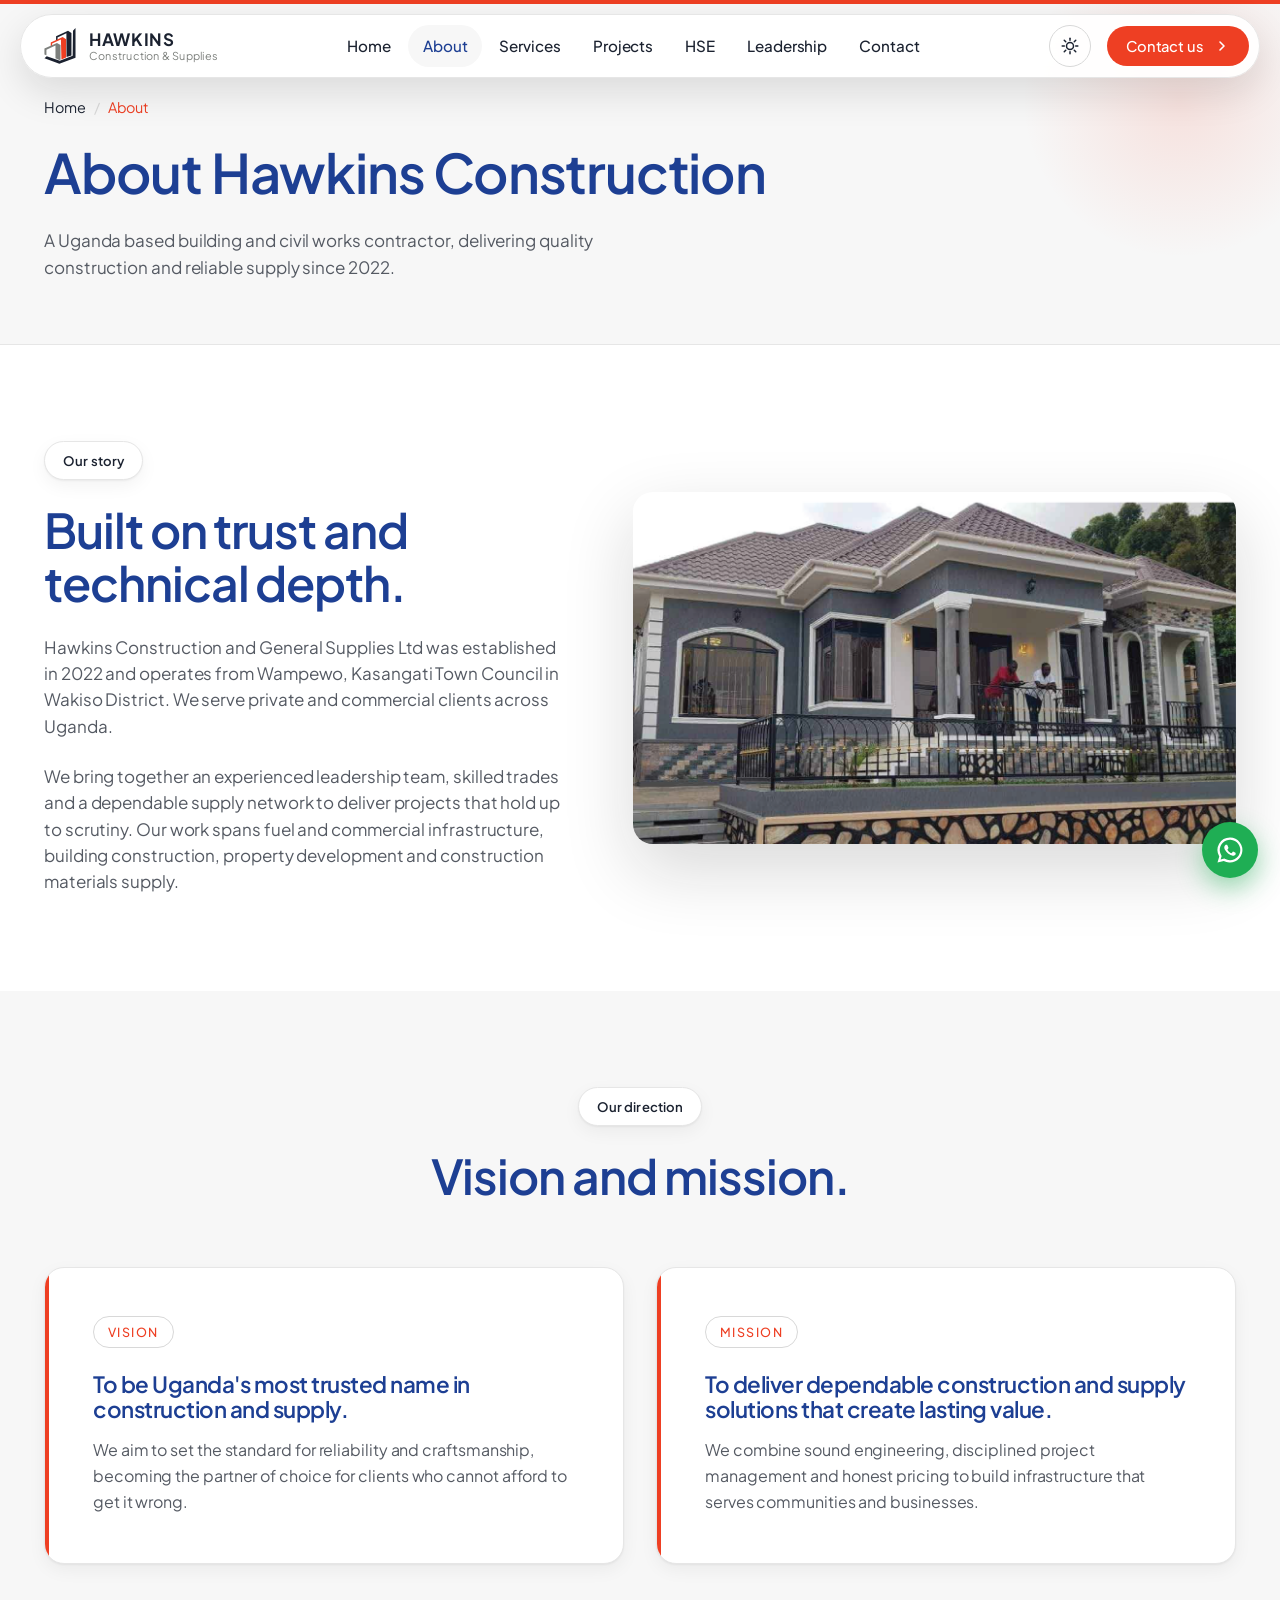
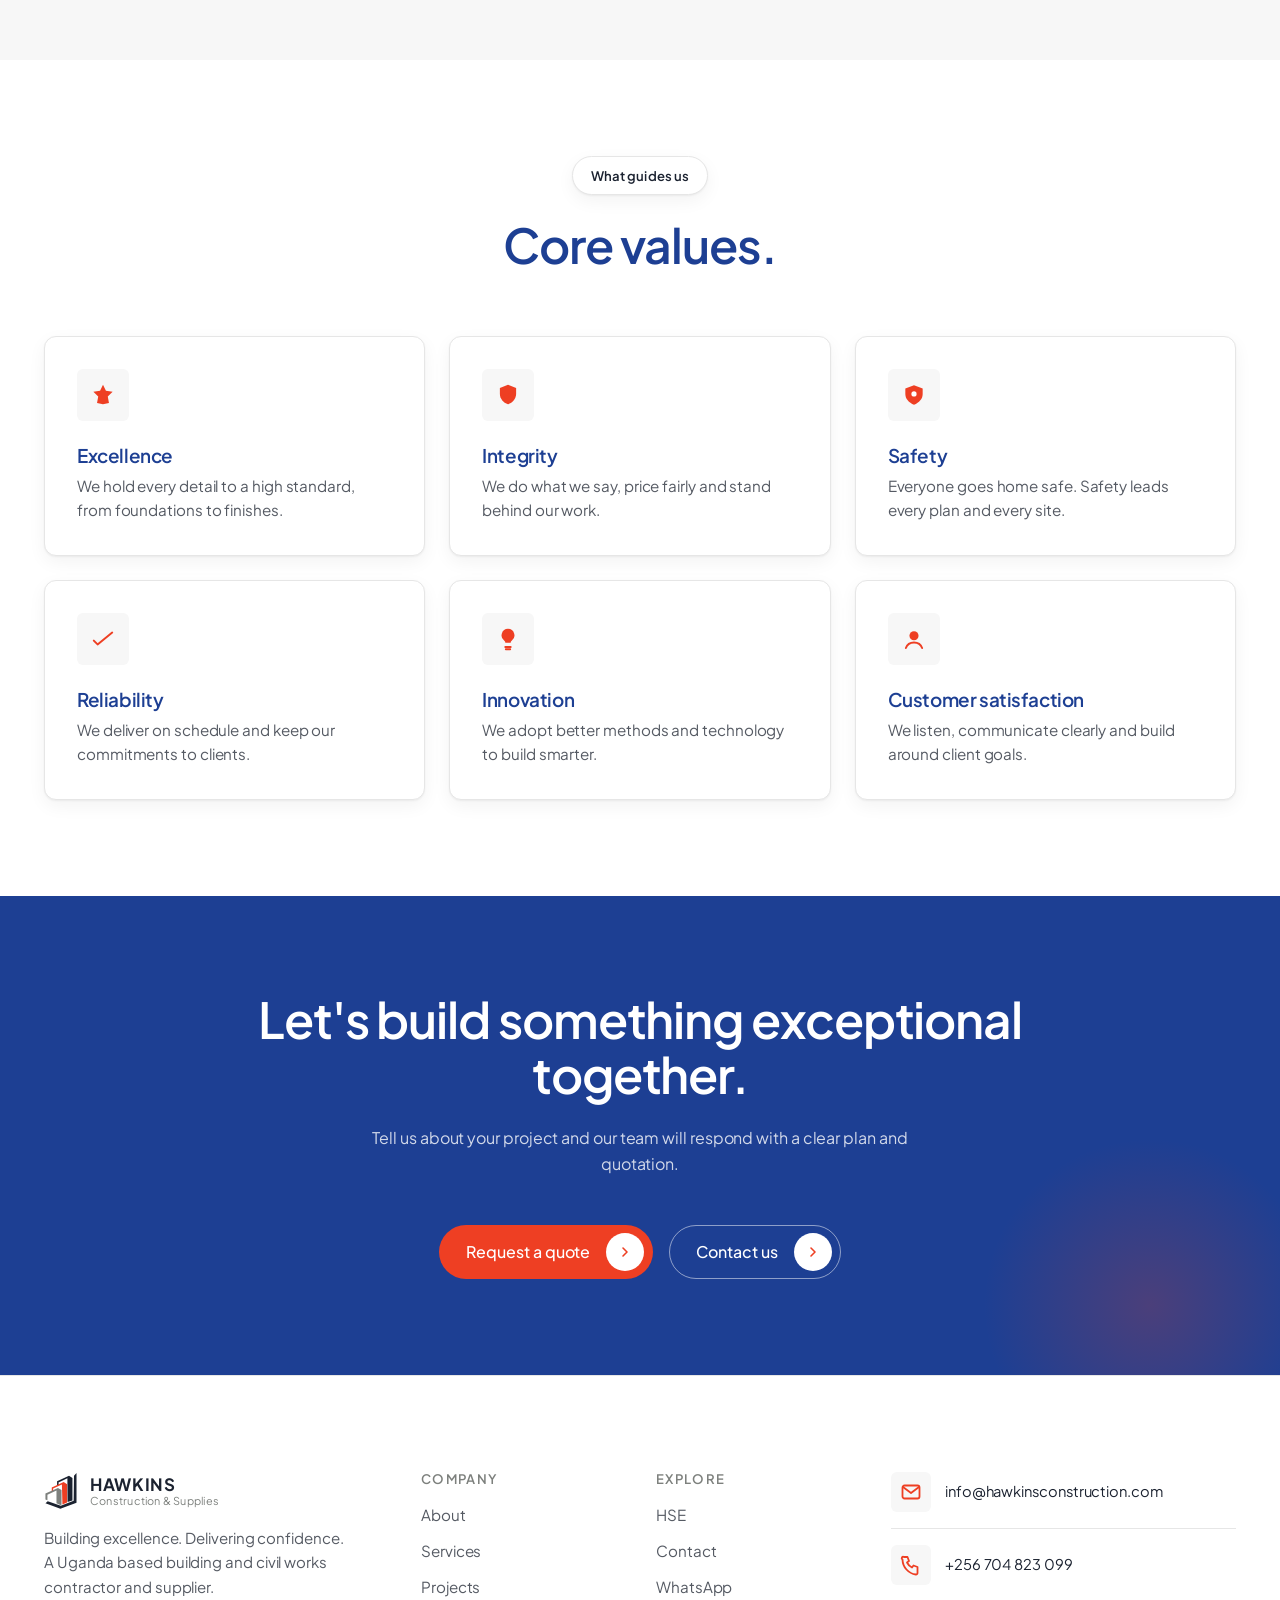
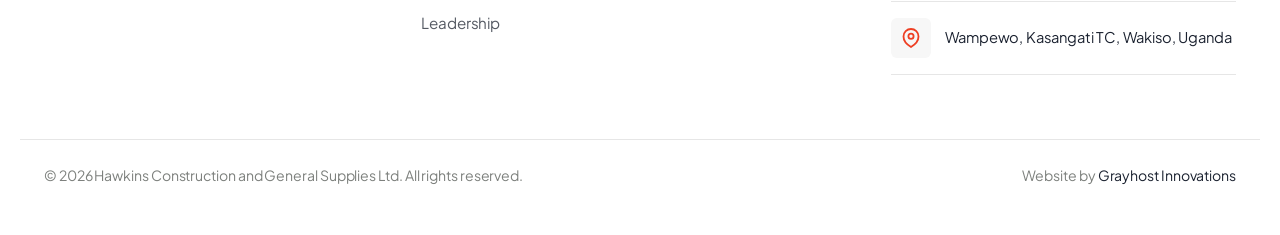
==== commit 32de0d4c: "final" ====
--- a/about.html
+++ b/about.html
@@ -16,8 +16,8 @@
   <script>(function(){try{var t=localStorage.getItem('hawkins-theme');if(t==='dark'||t==='light')document.documentElement.setAttribute('data-theme',t);}catch(e){}})();</script>
   <link rel="preconnect" href="https://fonts.googleapis.com" />
   <link rel="preconnect" href="https://fonts.gstatic.com" crossorigin />
-  <link href="https://fonts.googleapis.com/css2?family=Inter:wght@400;500;600;700&display=swap" rel="stylesheet" />
-  <link rel="stylesheet" href="style.css" />
+  <link href="https://fonts.googleapis.com/css2?family=Plus+Jakarta+Sans:wght@400;500;600;700;800&display=swap" rel="stylesheet" />
+  <link rel="stylesheet" href="assets/css/style.css" />
 </head>
 
 <body>
@@ -152,13 +152,13 @@
       <nav class="footer-col" aria-label="Company"><h4>Company</h4><ul><li><a href="about.html">About</a></li><li><a href="services.html">Services</a></li><li><a href="projects.html">Projects</a></li><li><a href="leadership.html">Leadership</a></li></ul></nav>
       <nav class="footer-col" aria-label="Explore"><h4>Explore</h4><ul><li><a href="hse.html">HSE</a></li><li><a href="contact.html">Contact</a></li><li><a href="https://wa.me/256704823099" target="_blank" rel="noopener">WhatsApp</a></li></ul></nav>
       <div class="footer-contact">
-        <a class="footer-contact-row" href="mailto:Hawkinsconstructionandsupplies@gmail.com"><span class="contact-icon" aria-hidden="true"><svg viewBox="0 0 24 24"><rect class="ic-line" x="3.5" y="5.5" width="17" height="13" rx="2"/><path class="ic-line" d="M4 7l8 6 8-6"/></svg></span><span>Hawkinsconstructionandsupplies@gmail.com</span></a>
+        <a class="footer-contact-row" href="mailto:info@hawkinsconstruction.com"><span class="contact-icon" aria-hidden="true"><svg viewBox="0 0 24 24"><rect class="ic-line" x="3.5" y="5.5" width="17" height="13" rx="2"/><path class="ic-line" d="M4 7l8 6 8-6"/></svg></span><span>info@hawkinsconstruction.com</span></a>
         <a class="footer-contact-row" href="tel:+256704823099"><span class="contact-icon" aria-hidden="true"><svg viewBox="0 0 24 24"><path class="ic-line" d="M5 4h3.5l1.5 4-2 1.5a11 11 0 0 0 5 5l1.5-2 4 1.5V20a1.5 1.5 0 0 1-1.6 1.5A15.5 15.5 0 0 1 3.5 6.6 1.5 1.5 0 0 1 5 4z"/></svg></span><span>+256 704 823 099</span></a>
         <div class="footer-contact-row"><span class="contact-icon" aria-hidden="true"><svg viewBox="0 0 24 24"><path class="ic-line" d="M12 21c5-3 7.5-6.7 7.5-10.5A7.5 7.5 0 0 0 4.5 10.5C4.5 14.3 7 18 12 21z"/><circle class="ic-line" cx="12" cy="10.3" r="2.6"/></svg></span><span>Wampewo, Kasangati TC, Wakiso, Uganda</span></div>
       </div>
     </div>
     <div class="container footer-bottom">
-      <p>&copy; <span class="js-year"></span> Hawkins Construction and General Supplies Ltd. All rights reserved. TIN: 1029940760</p>
+      <p>&copy; <span class="js-year"></span> Hawkins Construction and General Supplies Ltd. All rights reserved.</p>
       <p>Website by <a href="https://grayhost.dev" target="_blank" rel="noopener">Grayhost Innovations</a></p>
     </div>
   </footer>
@@ -166,6 +166,6 @@
   <a class="wa-float" href="https://wa.me/256704823099" target="_blank" rel="noopener" aria-label="Chat with us on WhatsApp"><svg viewBox="0 0 24 24" aria-hidden="true"><path d="M12 2a10 10 0 0 0-8.6 15.1L2 22l5-1.3A10 10 0 1 0 12 2zm0 18.2a8.2 8.2 0 0 1-4.2-1.2l-.3-.2-3 .8.8-2.9-.2-.3A8.2 8.2 0 1 1 12 20.2zm4.5-6.1c-.2-.1-1.5-.7-1.7-.8-.2-.1-.4-.1-.6.1-.2.2-.6.8-.8 1-.1.1-.3.2-.5.1-.7-.3-1.4-.7-2-1.4-.4-.5-.8-1-.9-1.2-.1-.2 0-.4.1-.5l.4-.5c.1-.2.1-.3.2-.5 0-.1 0-.3 0-.4l-.8-1.8c-.2-.5-.4-.4-.6-.4h-.5c-.2 0-.4.1-.6.3-.2.2-.8.8-.8 1.9 0 1.1.8 2.2 1 2.4.1.2 1.6 2.5 4 3.5.5.2.9.4 1.3.5.5.2 1 .1 1.3.1.4-.1 1.2-.5 1.4-1 .2-.5.2-.9.1-1l-.4-.3z"/></svg></a>
   <a class="back-to-top" id="back-to-top" href="#top" aria-label="Back to top"><svg viewBox="0 0 24 24" aria-hidden="true"><path d="M12 5l7 7-1.4 1.4L13 8.8V19h-2V8.8l-4.6 4.6L5 12z"/></svg></a>
 
-  <script src="script.js"></script>
+  <script src="assets/js/script.js"></script>
 </body>
 </html>
--- a/assets/css/style.css
+++ b/assets/css/style.css
@@ -0,0 +1,581 @@
+/* =========================================================
+   HAWKINS CONSTRUCTION AND GENERAL SUPPLIES LTD
+   Shared design system - Plus Jakarta Sans - navy + orange
+   Palette: orange #EE3F23 + black/white + grey
+   ========================================================= */
+
+:root {
+  /* Brand */
+  --primary: #ee3f23;
+  --primary-600: #d6351b;
+  --navy: #1d3f93;
+  --navy-700: #16336f;
+  --grey: #7d807d;
+
+  /* Spacing (8px rhythm) */
+  --s-1: 8px;  --s-2: 16px; --s-3: 24px; --s-4: 32px;
+  --s-5: 48px; --s-6: 64px; --s-7: 96px; --s-8: 128px;
+
+  /* Radius */
+  --r-sm: 6px; --r-md: 12px; --r-lg: 20px; --r-pill: 999px;
+
+  --font: "Plus Jakarta Sans", "Inter", system-ui, -apple-system, Segoe UI, Roboto, sans-serif;
+
+  --maxw: 1240px;
+  --header-h: 80px;
+  --ease: cubic-bezier(.22, .61, .36, 1);
+
+  /* ---- Light theme ---- */
+  --bg: #ffffff;
+  --soft: #f7f7f7;
+  --surface: #ffffff;
+  --heading: #1d3f93;
+  --text: #555a63;
+  --text-strong: #1b2230;
+  --border: #e6e6e6;
+  --border-strong: #d8d8d8;
+  --band: #1d3f93;          /* navy feature bands */
+  --band-deep: #16336f;
+  --ink: #1b2230;           /* logo dark element */
+  --shadow-sm: 0 1px 2px rgba(17, 17, 17, .05), 0 6px 18px rgba(17, 17, 17, .05);
+  --shadow-md: 0 14px 38px rgba(17, 17, 17, .12);
+  --shadow-lg: 0 26px 70px rgba(17, 17, 17, .16);
+}
+
+[data-theme="dark"] {
+  --bg: #0f0f10;
+  --soft: #141416;
+  --surface: #1a1a1c;
+  --heading: #e9eefc;
+  --text: #a0a0a0;
+  --text-strong: #ededed;
+  --border: #262629;
+  --border-strong: #34343a;
+  --band: #14203f;
+  --band-deep: #0e1730;
+  --ink: #ededed;
+  --shadow-sm: 0 1px 2px rgba(0, 0, 0, .45), 0 6px 20px rgba(0, 0, 0, .4);
+  --shadow-md: 0 16px 40px rgba(0, 0, 0, .55);
+  --shadow-lg: 0 28px 70px rgba(0, 0, 0, .65);
+}
+
+/* ---------- Reset ---------- */
+*, *::before, *::after { box-sizing: border-box; }
+* { margin: 0; }
+html { scroll-behavior: smooth; scroll-padding-top: var(--header-h); -webkit-text-size-adjust: 100%; }
+body {
+  font-family: var(--font);
+  background: var(--bg);
+  color: var(--text);
+  line-height: 1.62;
+  font-size: 16px;
+  letter-spacing: -.005em;
+  -webkit-font-smoothing: antialiased;
+  text-rendering: optimizeLegibility;
+  overflow-x: hidden;
+  transition: background-color .35s var(--ease), color .35s var(--ease);
+}
+img { max-width: 100%; display: block; }
+a { color: inherit; text-decoration: none; }
+ul, ol { list-style: none; padding: 0; }
+button { font: inherit; cursor: pointer; border: 0; background: none; color: inherit; }
+input, select, textarea { font: inherit; }
+
+.site-header, .section-soft, .vm-card, .value-card, .service-card, .num-card,
+.project-card, .team-card, .contact-form, input, select, textarea, .btn,
+.hse, .site-footer, .cta-final, .page-header, .faq-item {
+  transition: background-color .35s var(--ease), color .35s var(--ease),
+    border-color .35s var(--ease), box-shadow .3s var(--ease), transform .3s var(--ease);
+}
+
+@media (prefers-reduced-motion: reduce) {
+  html { scroll-behavior: auto; }
+  *, *::before, *::after { animation-duration: .01ms !important; transition-duration: .01ms !important; }
+}
+
+/* ---------- Layout ---------- */
+.container { width: 100%; max-width: var(--maxw); margin: 0 auto; padding: 0 var(--s-3); }
+.section { padding: var(--s-7) 0; }
+.section-soft { background: var(--soft); }
+
+h1, h2, h3, h4 { color: var(--heading); font-weight: 600; line-height: 1.1; letter-spacing: -.022em; }
+
+.eyebrow {
+  display: inline-flex; align-items: center;
+  background: var(--surface); color: var(--text-strong);
+  font-weight: 600; font-size: .82rem; letter-spacing: .01em;
+  padding: 8px 18px; border-radius: var(--r-pill);
+  border: 1px solid var(--border); box-shadow: var(--shadow-sm);
+  margin-bottom: var(--s-3); text-transform: none;
+}
+.eyebrow-onband { background: #fff; color: var(--text-strong); border-color: transparent; }
+
+.section-title { font-size: clamp(1.9rem, 4.4vw, 3rem); }
+.section-title-light { color: #fff; }
+.section-sub { color: var(--text); margin-top: var(--s-3); font-size: 1.0625rem; line-height: 1.55; max-width: 680px; }
+.section-sub-light { color: rgba(255, 255, 255, .8); }
+
+.section-head { max-width: 760px; margin-bottom: var(--s-6); }
+.section-head.center { margin-left: auto; margin-right: auto; text-align: center; }
+.section-head.center .section-sub { margin-left: auto; margin-right: auto; }
+.section-head.between { display: flex; align-items: flex-end; justify-content: space-between; gap: var(--s-4); max-width: none; }
+
+/* =========================================================
+   BUTTONS
+   ========================================================= */
+.btn {
+  display: inline-flex; align-items: center; gap: 14px;
+  padding: 16px 28px; border-radius: var(--r-pill);
+  font-weight: 500; font-size: 1rem; line-height: 1;
+  border: 1.5px solid transparent; white-space: nowrap;
+}
+.btn .arrow { width: 16px; height: 16px; fill: none; stroke-width: 2.4; stroke-linecap: round; stroke-linejoin: round; }
+.btn-sm { padding: 11px 18px; font-size: .92rem; gap: 10px; }
+.btn-block { width: 100%; justify-content: center; }
+
+.btn-white { background: #fff; color: var(--navy); box-shadow: var(--shadow-sm); }
+.btn-white .arrow { stroke: var(--primary); }
+.btn-white:hover { transform: translateY(-2px); box-shadow: var(--shadow-md); }
+
+.btn-orange { background: var(--primary); color: #fff; }
+.btn-orange .arrow { stroke: #fff; }
+.btn-orange:hover { background: var(--primary-600); transform: translateY(-2px); box-shadow: 0 12px 28px rgba(238, 63, 35, .35); }
+
+.btn-outline { background: transparent; color: #fff; border-color: rgba(255, 255, 255, .5); }
+.btn-outline .arrow { stroke: var(--primary); }
+.btn-outline:hover { background: rgba(255, 255, 255, .1); border-color: #fff; transform: translateY(-2px); }
+
+.btn-dark { background: #111; color: #fff; }
+.btn-dark .arrow { stroke: var(--primary); }
+.btn-dark:hover { background: #000; transform: translateY(-2px); }
+
+/* New CTA style (reference): the arrow sits in a circular badge on the right */
+.btn-orange:not(.btn-sm), .btn-white:not(.btn-sm),
+.btn-outline:not(.btn-sm), .btn-dark:not(.btn-sm) { padding: 7px 8px 7px 26px; gap: 16px; }
+.btn-orange:not(.btn-sm) .arrow, .btn-white:not(.btn-sm) .arrow,
+.btn-outline:not(.btn-sm) .arrow, .btn-dark:not(.btn-sm) .arrow {
+  width: 38px; height: 38px; padding: 11px; border-radius: 50%; flex: none; box-sizing: border-box;
+}
+.btn-orange:not(.btn-sm) .arrow { background: #fff; stroke: var(--primary); }
+.btn-white:not(.btn-sm) .arrow { background: var(--navy); stroke: #fff; }
+.btn-outline:not(.btn-sm) .arrow { background: #fff; stroke: var(--primary); }
+.btn-dark:not(.btn-sm) .arrow { background: var(--primary); stroke: #fff; }
+
+.btn-whatsapp { background: #1fae54; color: #fff; }
+.btn-whatsapp:hover { background: #178c43; transform: translateY(-2px); }
+.btn-whatsapp .wa { width: 20px; height: 20px; fill: currentColor; }
+
+/* Underline arrow link */
+.arrow-link {
+  display: inline-flex; align-items: center; justify-content: space-between;
+  gap: var(--s-5); min-width: 150px;
+  color: var(--heading); font-weight: 600; font-size: .98rem;
+  padding-bottom: 10px; border-bottom: 1.5px solid var(--border-strong);
+}
+.arrow-link .arrow { width: 16px; height: 16px; fill: none; stroke: var(--primary); stroke-width: 2.4; stroke-linecap: round; stroke-linejoin: round; transition: transform .25s var(--ease); }
+.arrow-link:hover { border-color: var(--primary); }
+.arrow-link:hover .arrow { transform: translateX(5px); }
+.arrow-link-light { color: #fff; border-color: rgba(255, 255, 255, .45); }
+.arrow-link-light .arrow { stroke: #fff; }
+.arrow-link-light:hover { border-color: #fff; }
+
+.scroll-link { display: inline-flex; align-items: center; gap: 12px; color: #fff; font-weight: 500; font-size: .98rem; padding-bottom: 8px; border-bottom: 1.5px solid rgba(255, 255, 255, .55); }
+.scroll-link .chev { width: 16px; height: 16px; fill: none; stroke: #fff; stroke-width: 2.2; stroke-linecap: round; stroke-linejoin: round; transition: transform .25s var(--ease); }
+.scroll-link:hover .chev { transform: translateY(3px); }
+
+.skip-link { position: fixed; left: 12px; top: -60px; z-index: 1100; background: var(--primary); color: #fff; padding: 10px 16px; border-radius: var(--r-sm); transition: top .2s var(--ease); }
+.skip-link:focus { top: 12px; }
+
+/* =========================================================
+   HEADER / NAV
+   ========================================================= */
+/* Desktop: floating pill nav that overlays the hero (transparent at the top,
+   solid once scrolled). Mobile rules below reset this to a plain bar. */
+.site-header { position: fixed; top: 0; left: 0; right: 0; z-index: 1000; background: transparent; }
+.nav-inner {
+  display: flex; align-items: center; gap: var(--s-3); height: 64px;
+  margin: 14px auto; padding: 8px 10px 8px 22px;
+  border: 1px solid transparent; border-radius: var(--r-pill);
+  transition: background .3s var(--ease), box-shadow .3s var(--ease), border-color .3s var(--ease);
+}
+
+@media (min-width: 861px) {
+  /* Solid pill: scrolled, or any page without a hero */
+  .site-header.nav-solid .nav-inner {
+    background: color-mix(in srgb, var(--bg) 92%, transparent);
+    -webkit-backdrop-filter: saturate(160%) blur(12px);
+    backdrop-filter: saturate(160%) blur(12px);
+    border-color: var(--border);
+    box-shadow: var(--shadow-md);
+  }
+  /* Transparent frosted pill over the hero */
+  .site-header.nav-transparent .nav-inner {
+    background: rgba(255, 255, 255, .08);
+    -webkit-backdrop-filter: blur(10px);
+    backdrop-filter: blur(10px);
+    border-color: rgba(255, 255, 255, .22);
+    box-shadow: 0 12px 34px rgba(0, 0, 0, .2);
+  }
+  .site-header.nav-transparent .nav-link { color: #fff; }
+  .site-header.nav-transparent .nav-link:hover { color: #fff; background: rgba(255, 255, 255, .16); }
+  .site-header.nav-transparent .nav-link.is-active { color: var(--navy); background: rgba(255, 255, 255, .92); }
+  .site-header.nav-transparent .brand-name { color: #fff; }
+  .site-header.nav-transparent .brand-sub { color: rgba(255, 255, 255, .72); }
+  .site-header.nav-transparent .brand-mark .ink { fill: #fff; }
+  .site-header.nav-transparent .theme-toggle { color: #fff; border-color: rgba(255, 255, 255, .4); }
+}
+.brand { display: inline-flex; align-items: center; gap: 12px; }
+.brand-mark { width: 34px; height: 38px; flex: none; }
+.brand-mark .ink { fill: var(--ink); }
+.brand-mark .accent { fill: var(--primary); }
+.brand-mark .muted { fill: var(--grey); }
+.brand-mark--onorange .ink { fill: #fff; }
+.brand-mark--onorange .accent { fill: var(--navy); }
+.brand-mark--onorange .muted { fill: rgba(255, 255, 255, .55); }
+.brand-text { display: flex; flex-direction: column; line-height: 1; }
+.brand-name { color: var(--text-strong); font-weight: 700; letter-spacing: .04em; font-size: 1.06rem; }
+.brand-sub { font-size: .68rem; color: var(--grey); letter-spacing: .02em; margin-top: 3px; }
+
+.primary-nav { margin: 0 auto; }
+.primary-nav ul { display: flex; gap: 2px; }
+.nav-link { display: inline-block; padding: 9px 15px; border-radius: var(--r-pill); font-size: .95rem; color: var(--text-strong); font-weight: 500; }
+.nav-link:hover { color: var(--primary); background: var(--soft); }
+.nav-link.is-active { color: var(--heading); background: var(--soft); }
+
+.nav-actions { display: flex; align-items: center; gap: var(--s-2); }
+.theme-toggle { width: 42px; height: 42px; border-radius: var(--r-pill); border: 1px solid var(--border-strong); display: grid; place-items: center; color: var(--text-strong); position: relative; }
+.theme-toggle:hover { color: var(--primary); border-color: var(--primary); }
+.theme-toggle svg { width: 20px; height: 20px; fill: none; stroke: currentColor; stroke-width: 1.8; position: absolute; transition: opacity .3s var(--ease), transform .4s var(--ease); }
+.theme-toggle .icon-moon { fill: currentColor; stroke: none; }
+.icon-moon { opacity: 0; transform: rotate(-40deg) scale(.6); }
+[data-theme="dark"] .icon-moon { opacity: 1; transform: none; }
+[data-theme="dark"] .icon-sun { opacity: 0; transform: rotate(40deg) scale(.6); }
+
+.hamburger { display: none; width: 42px; height: 42px; border-radius: var(--r-sm); flex-direction: column; gap: 5px; align-items: center; justify-content: center; }
+.hamburger span { width: 22px; height: 2px; background: var(--text-strong); border-radius: 2px; transition: transform .3s var(--ease), opacity .3s var(--ease); }
+.hamburger[aria-expanded="true"] span:nth-child(1) { transform: translateY(7px) rotate(45deg); }
+.hamburger[aria-expanded="true"] span:nth-child(2) { opacity: 0; }
+.hamburger[aria-expanded="true"] span:nth-child(3) { transform: translateY(-7px) rotate(-45deg); }
+.nav-scrim { position: fixed; inset: 0; background: rgba(0, 0, 0, .5); z-index: 990; opacity: 0; transition: opacity .3s var(--ease); }
+.nav-scrim.show { opacity: 1; }
+
+/* =========================================================
+   HERO (left aligned)
+   ========================================================= */
+.hero { position: relative; min-height: clamp(560px, 86vh, 780px); display: flex; align-items: center; overflow: hidden; }
+.hero-media { position: absolute; inset: 0; z-index: 0; }
+.hero-media img { width: 100%; height: 100%; object-fit: cover; object-position: center; }
+.hero-overlay { position: absolute; inset: 0; background:
+  linear-gradient(90deg, rgba(8, 8, 10, .9) 0%, rgba(8, 8, 10, .62) 40%, rgba(8, 8, 10, .18) 74%, rgba(8, 8, 10, .05) 100%),
+  linear-gradient(180deg, rgba(8, 8, 10, .35) 0%, rgba(8, 8, 10, 0) 30%, rgba(8, 8, 10, .25) 100%); }
+.hero-content { position: relative; z-index: 1; color: #fff; }
+.hero-title { color: #fff; max-width: 15ch; font-size: clamp(1.5rem, 4vw, 4.1rem); line-height: 1.06; font-weight: 600; letter-spacing: -.03em; }
+.hero-lead { font-size: 1.0625rem; line-height: 1.55; color: rgba(255, 255, 255, .85); max-width: 470px; margin-top: var(--s-4); }
+.hero-actions { display: flex; flex-wrap: wrap; align-items: center; gap: var(--s-3); margin-top: var(--s-5); }
+
+/* =========================================================
+   ABOUT BAND (home)
+   ========================================================= */
+.about-band { background: var(--band); color: #fff; padding-bottom: var(--s-7); }
+.about-band-inner { display: grid; grid-template-columns: 380px 1fr; gap: var(--s-6); align-items: center; }
+.about-card { background: var(--primary); border-radius: 2px; padding: var(--s-4); margin-top: -120px; min-height: 440px; display: flex; flex-direction: column; box-shadow: var(--shadow-lg); }
+.about-card-label { color: rgba(255, 255, 255, .85); font-size: .9rem; font-weight: 500; }
+.about-card .brand-mark { width: 132px; height: 150px; margin: var(--s-3) 0 auto; }
+.about-card-words { color: #fff; font-size: clamp(1.9rem, 3.4vw, 2.6rem); font-weight: 600; line-height: 1.16; letter-spacing: -.02em; }
+.about-band-text { padding: var(--s-4) 0; }
+.about-band-text h2 { color: #fff; font-size: clamp(1.65rem, 3.4vw, 2.5rem); line-height: 1.17; max-width: 640px; }
+.about-band-text p { color: rgba(255, 255, 255, .82); margin-top: var(--s-3); line-height: 1.6; max-width: 560px; }
+.about-band-text .btn { margin-top: var(--s-4); }
+
+/* =========================================================
+   PAGE HEADER (inner pages)
+   ========================================================= */
+.page-header { position: relative; background: var(--soft); border-bottom: 1px solid var(--border); padding: var(--s-7) 0 var(--s-6); overflow: hidden; }
+.page-header::before { content: ""; position: absolute; right: -80px; top: -80px; width: 360px; height: 360px; background: radial-gradient(circle at center, rgba(238, 63, 35, .12), transparent 62%); pointer-events: none; }
+.page-header::after { content: ""; position: absolute; left: 0; top: 0; width: 100%; height: 4px; background: var(--primary); }
+.page-header .container { position: relative; }
+.breadcrumb { display: flex; align-items: center; gap: 8px; font-size: .9rem; color: var(--grey); margin-bottom: var(--s-3); }
+.breadcrumb a { color: var(--text-strong); }
+.breadcrumb a:hover { color: var(--primary); }
+.breadcrumb .sep { color: var(--border-strong); }
+.breadcrumb [aria-current] { color: var(--primary); }
+.page-title { font-size: clamp(2.2rem, 5.4vw, 3.4rem); }
+.page-header-sub { color: var(--text); margin-top: var(--s-3); font-size: 1.0625rem; line-height: 1.55; max-width: 620px; }
+
+/* =========================================================
+   VISION & MISSION
+   ========================================================= */
+.vm-grid { display: grid; grid-template-columns: 1fr 1fr; gap: var(--s-4); }
+.vm-card { background: var(--surface); border: 1px solid var(--border); border-radius: var(--r-lg); padding: var(--s-5); box-shadow: var(--shadow-sm); position: relative; overflow: hidden; }
+.vm-card::before { content: ""; position: absolute; left: 0; top: 0; bottom: 0; width: 4px; background: var(--primary); }
+.vm-tag { display: inline-block; font-size: .78rem; letter-spacing: .12em; text-transform: uppercase; color: var(--primary); border: 1px solid var(--border-strong); border-radius: var(--r-pill); padding: 5px 14px; margin-bottom: var(--s-3); font-weight: 500; }
+.vm-card h3 { font-size: 1.4rem; }
+.vm-card p { color: var(--text); margin-top: var(--s-2); }
+
+/* =========================================================
+   CORE VALUES
+   ========================================================= */
+.values-grid { display: grid; grid-template-columns: repeat(3, 1fr); gap: var(--s-3); }
+.value-card { background: var(--surface); border: 1px solid var(--border); border-radius: var(--r-md); padding: var(--s-4); box-shadow: var(--shadow-sm); }
+.value-card:hover { transform: translateY(-6px); border-color: var(--primary); box-shadow: var(--shadow-md); }
+.value-icon, .hse-icon, .contact-icon { display: grid; place-items: center; width: 52px; height: 52px; border-radius: var(--r-sm); background: var(--soft); margin-bottom: var(--s-3); }
+.value-icon svg, .hse-icon svg { width: 26px; height: 26px; fill: var(--primary); }
+.value-icon .ic-line, .hse-icon .ic-line, .contact-icon .ic-line { fill: none; stroke: var(--primary); stroke-width: 1.8; stroke-linecap: round; stroke-linejoin: round; }
+.value-icon .ic-dot { fill: #fff; }
+.value-card h3 { font-size: 1.18rem; }
+.value-card p { color: var(--text); margin-top: 8px; font-size: .95rem; }
+
+/* =========================================================
+   SERVICES
+   ========================================================= */
+.services-head { display: grid; grid-template-columns: 230px 1fr; gap: var(--s-4); align-items: start; margin-bottom: var(--s-6); }
+.services-note { color: var(--primary); font-weight: 500; font-size: .98rem; line-height: 1.5; }
+.services-center { text-align: center; max-width: 720px; margin: 0 auto; }
+.services-center .section-sub { margin-left: auto; margin-right: auto; }
+.services-grid { display: grid; grid-template-columns: repeat(3, 1fr); gap: var(--s-4) var(--s-3); }
+.service-card { display: flex; flex-direction: column; }
+.service-media { aspect-ratio: 4 / 3; overflow: hidden; border-radius: var(--r-md); margin-bottom: var(--s-3); }
+.service-media img { width: 100%; height: 100%; object-fit: cover; transition: transform .6s var(--ease); }
+.service-card:hover .service-media img { transform: scale(1.06); }
+.service-card h3 { font-size: 1.3rem; }
+.service-card p { color: var(--text); margin: 8px 0 var(--s-3); font-size: .96rem; flex: 1; }
+.service-card .arrow-link { align-self: flex-start; }
+.service-card-cta { background: var(--band); border-radius: var(--r-md); padding: var(--s-5); justify-content: center; }
+.service-card-cta h3 { color: #fff; }
+.service-card-cta p { color: rgba(255, 255, 255, .8); flex: 0; }
+
+/* =========================================================
+   NUMBERED GRID (capabilities / why choose)
+   ========================================================= */
+.num-grid { display: grid; grid-template-columns: repeat(3, 1fr); gap: var(--s-3); }
+.num-card { background: var(--surface); border: 1px solid var(--border); border-radius: var(--r-md); padding: var(--s-5) var(--s-4); box-shadow: var(--shadow-sm); }
+.section-soft .num-card { background: var(--bg); }
+.num-card:hover { transform: translateY(-5px); box-shadow: var(--shadow-md); }
+.num { display: block; font-size: 2.3rem; font-weight: 600; color: var(--primary); letter-spacing: -.02em; }
+.num-card h3 { font-size: 1.22rem; margin: var(--s-3) 0 0; padding-top: var(--s-3); border-top: 2px solid var(--primary); display: block; }
+.num-card p { color: var(--text); margin-top: 10px; font-size: .96rem; }
+
+/* =========================================================
+   HSE
+   ========================================================= */
+.hse { background: var(--band-deep); color: #fff; }
+.hse-grid { display: grid; grid-template-columns: repeat(3, 1fr); gap: var(--s-3); }
+.hse-item { background: rgba(255, 255, 255, .045); border: 1px solid rgba(255, 255, 255, .1); border-radius: var(--r-md); padding: var(--s-4); }
+.hse-item:hover { background: rgba(255, 255, 255, .08); border-color: rgba(255, 122, 99, .5); transform: translateY(-4px); }
+.hse-icon { background: rgba(238, 63, 35, .16); }
+.hse-icon .ic-line { stroke: #ff7a63; }
+.hse-item h3 { color: #fff; font-size: 1.14rem; }
+.hse-item p { color: rgba(255, 255, 255, .74); margin-top: 8px; font-size: .95rem; }
+
+/* =========================================================
+   PROJECTS / PORTFOLIO
+   ========================================================= */
+.project-filters { display: flex; flex-wrap: wrap; gap: var(--s-1); margin-bottom: var(--s-5); }
+.filter-btn { padding: 9px 20px; border-radius: var(--r-pill); border: 1px solid var(--border-strong); color: var(--text); font-weight: 500; font-size: .9rem; }
+.filter-btn:hover { color: var(--text-strong); border-color: var(--grey); }
+.filter-btn.is-active { background: var(--primary); border-color: var(--primary); color: #fff; }
+
+.portfolio { display: grid; gap: var(--s-4) var(--s-3); }
+.portfolio-feature { grid-template-columns: 1fr 1fr 2fr; margin-bottom: var(--s-4); }
+.portfolio-row { grid-template-columns: repeat(3, 1fr); }
+.project-card { display: flex; flex-direction: column; }
+.project-card.is-hidden { display: none; }
+.project-media { aspect-ratio: 4 / 3; overflow: hidden; border-radius: var(--r-md); margin-bottom: var(--s-3); }
+.project-media img { width: 100%; height: 100%; object-fit: cover; transition: transform .6s var(--ease); }
+.project-card:hover .project-media img { transform: scale(1.06); }
+.project-cat { color: var(--primary); font-size: .74rem; letter-spacing: .08em; text-transform: uppercase; font-weight: 600; }
+.project-cat-light { color: #ffb3a5; }
+.project-card h3 { font-size: 1.24rem; margin: 8px 0; }
+.project-card p { color: var(--text); font-size: .95rem; margin-bottom: var(--s-3); flex: 1; }
+.project-card .arrow-link { align-self: flex-start; }
+.project-feature { position: relative; border-radius: var(--r-md); overflow: hidden; min-height: 100%; }
+.project-feature .project-media { aspect-ratio: auto; height: 100%; min-height: 360px; margin: 0; border-radius: 0; }
+.project-feature::after { content: ""; position: absolute; inset: 0; background: linear-gradient(180deg, rgba(13, 22, 46, .1) 0%, rgba(13, 22, 46, .55) 55%, rgba(13, 22, 46, .92) 100%); }
+.project-feature-body { position: absolute; z-index: 2; left: 0; right: 0; bottom: 0; padding: var(--s-5); }
+.project-feature-body h3 { color: #fff; font-size: 1.5rem; }
+.project-feature-body p { color: rgba(255, 255, 255, .82); }
+
+/* =========================================================
+   LEADERSHIP (premium)
+   ========================================================= */
+.team-grid { display: grid; grid-template-columns: repeat(3, 1fr); gap: var(--s-4); }
+.team-card { background: var(--surface); border: 1px solid var(--border); border-radius: var(--r-lg); overflow: hidden; box-shadow: var(--shadow-sm); }
+.team-card:hover { transform: translateY(-6px); box-shadow: var(--shadow-md); border-color: var(--border-strong); }
+.team-portrait { position: relative; aspect-ratio: 1 / 1; display: grid; place-items: center; background: linear-gradient(150deg, #1a1a1c 0%, #2a2a2d 100%); overflow: hidden; }
+.team-portrait::before { content: ""; position: absolute; inset: 0; background: radial-gradient(circle at 30% 25%, rgba(238, 63, 35, .35), transparent 55%); }
+.team-monogram { position: relative; font-size: 3.4rem; font-weight: 700; color: #fff; letter-spacing: .05em; }
+.team-photo { position: absolute; inset: 0; width: 100%; height: 100%; object-fit: cover; }
+.team-portrait .tag { position: absolute; z-index: 2; top: var(--s-3); left: var(--s-3); background: var(--primary); color: #fff; font-size: .72rem; font-weight: 600; letter-spacing: .06em; text-transform: uppercase; padding: 5px 12px; border-radius: var(--r-pill); }
+.team-body { padding: var(--s-4); border-top: 3px solid var(--primary); }
+.team-body h3 { font-size: 1.25rem; }
+.team-body .role { color: var(--primary); font-weight: 500; font-size: .95rem; margin-top: 4px; }
+.team-body p { color: var(--text); font-size: .92rem; margin-top: var(--s-2); }
+
+/* =========================================================
+   CONTACT
+   ========================================================= */
+.contact-layout { display: grid; grid-template-columns: 1fr 1.15fr; gap: var(--s-6); align-items: start; }
+
+/* Left column */
+.contact-chip { display: inline-flex; align-items: center; gap: 8px; background: var(--text-strong); color: #fff; font-size: .85rem; font-weight: 600; padding: 7px 14px; border-radius: var(--r-sm); margin-bottom: var(--s-3); }
+.contact-chip svg { width: 18px; height: 18px; fill: none; stroke: var(--primary); stroke-width: 1.8; stroke-linecap: round; stroke-linejoin: round; }
+.contact-heading { font-size: clamp(1.9rem, 4vw, 2.7rem); }
+.contact-intro { color: var(--text); margin-top: var(--s-2); max-width: 420px; line-height: 1.6; }
+.contact-list { display: grid; gap: var(--s-3); margin-top: var(--s-5); }
+.contact-list li { display: flex; align-items: center; gap: var(--s-2); }
+.contact-icon { margin: 0; flex: none; }
+.contact-icon svg { width: 24px; height: 24px; fill: none; }
+/* Contact page left column only: orange squares with white icons */
+.contact-details .contact-icon { width: 54px; height: 54px; background: var(--primary); }
+.contact-details .contact-icon .ic-line { stroke: #fff; }
+.contact-vals { display: grid; gap: 2px; }
+.contact-vals a, .contact-vals span { display: block; color: var(--text-strong); font-weight: 500; }
+.contact-vals a:hover { color: var(--primary); }
+.contact-details .btn-whatsapp { margin-top: var(--s-4); width: 100%; justify-content: center; }
+
+/* Right column form card with offset orange block */
+.contact-form-wrap { position: relative; }
+.contact-form-wrap::before { content: ""; position: absolute; z-index: 0; top: -18px; right: -18px; bottom: 18px; left: 38px; background: var(--primary); }
+.contact-form { position: relative; z-index: 1; background: var(--surface); border: 1px solid var(--border-strong); border-radius: 0; padding: var(--s-5); box-shadow: var(--shadow-md); }
+.field { margin-bottom: var(--s-3); }
+.field-row { display: grid; grid-template-columns: 1fr 1fr; gap: var(--s-4); }
+.field label { display: block; font-size: 1rem; font-weight: 600; margin-bottom: 10px; color: var(--text-strong); }
+.field input, .field select, .field textarea { width: 100%; padding: 13px 14px; border-radius: 0; border: 1px solid var(--border-strong); background: var(--bg); color: var(--text-strong); }
+.field input::placeholder, .field textarea::placeholder { color: var(--grey); }
+.field textarea { resize: vertical; }
+.field input:focus, .field select:focus, .field textarea:focus { outline: none; border-color: var(--primary); box-shadow: 0 0 0 3px rgba(238, 63, 35, .15); }
+.btn-submit { margin-top: var(--s-1); background: var(--text-strong); color: #fff; font-weight: 600; font-size: 1rem; padding: 15px 42px; border-radius: 0; }
+.btn-submit:hover { background: var(--primary); }
+.form-status { margin-top: var(--s-2); font-size: .92rem; font-weight: 500; min-height: 1.2em; }
+.form-status.ok { color: #1fae54; }
+.form-status.err { color: var(--primary); }
+.map-wrap { margin-top: var(--s-6); border-radius: var(--r-lg); overflow: hidden; border: 1px solid var(--border); box-shadow: var(--shadow-sm); }
+.map-wrap iframe { width: 100%; height: 360px; border: 0; display: block; filter: grayscale(.25); }
+[data-theme="dark"] .map-wrap iframe { filter: grayscale(.6) brightness(.8) contrast(1.1); }
+
+/* =========================================================
+   FAQ
+   ========================================================= */
+.faq-grid { display: grid; grid-template-columns: 1fr 1fr; gap: 0 var(--s-5); }
+.faq-item { border-bottom: 1px solid var(--border); }
+.faq-q { width: 100%; display: flex; align-items: center; justify-content: space-between; gap: var(--s-3); padding: var(--s-3) 0; text-align: left; font-weight: 600; color: var(--heading); font-size: 1.05rem; }
+.faq-q .chev { width: 18px; height: 18px; fill: none; stroke: var(--primary); stroke-width: 2.2; stroke-linecap: round; stroke-linejoin: round; transition: transform .3s var(--ease); flex: none; }
+.faq-item.open .faq-q .chev { transform: rotate(180deg); }
+.faq-a { max-height: 0; overflow: hidden; transition: max-height .35s var(--ease); }
+.faq-a p { color: var(--text); padding: 0 0 var(--s-3); font-size: .96rem; }
+.faq-item.open .faq-a { max-height: 240px; }
+
+/* =========================================================
+   FINAL CTA (before footer)
+   ========================================================= */
+.cta-final { background: var(--band); color: #fff; padding: var(--s-7) 0; position: relative; overflow: hidden; }
+.cta-final::before { content: ""; position: absolute; right: -60px; bottom: -120px; width: 380px; height: 380px; background: radial-gradient(circle at center, rgba(238, 63, 35, .22), transparent 62%); }
+.cta-final .container { position: relative; text-align: center; max-width: 820px; }
+.cta-final h2 { color: #fff; font-size: clamp(2rem, 4.6vw, 3.1rem); }
+.cta-final p { color: rgba(255, 255, 255, .8); margin: var(--s-3) auto var(--s-5); max-width: 560px; }
+.cta-final-actions { display: flex; flex-wrap: wrap; gap: var(--s-2); justify-content: center; }
+
+/* =========================================================
+   FOOTER
+   ========================================================= */
+.site-footer { background: var(--bg); border-top: 1px solid var(--border); padding-top: var(--s-7); }
+.footer-inner { display: grid; grid-template-columns: 1.7fr 1fr 1fr 1.7fr; gap: var(--s-4); padding-bottom: var(--s-6); }
+.footer-brand .brand { margin-bottom: var(--s-2); }
+.footer-brand p { color: var(--text); max-width: 300px; font-size: .94rem; }
+.footer-col h4 { font-size: .82rem; letter-spacing: .1em; text-transform: uppercase; color: var(--grey); margin-bottom: var(--s-2); font-weight: 600; }
+.footer-col ul { display: grid; gap: 10px; }
+.footer-col a { color: var(--text); font-size: .95rem; }
+.footer-col a:hover { color: var(--primary); }
+.footer-contact { display: grid; gap: 0; }
+.footer-contact-row { display: flex; align-items: center; gap: 14px; padding: var(--s-2) 0; color: var(--text-strong); font-size: .92rem; border-bottom: 1px solid var(--border); }
+.footer-contact-row:first-child { padding-top: 0; }
+.footer-contact-row .contact-icon { width: 40px; height: 40px; background: var(--soft); }
+.footer-contact-row:hover { color: var(--primary); }
+.footer-bottom { display: flex; justify-content: space-between; flex-wrap: wrap; gap: var(--s-1); padding-top: var(--s-3); padding-bottom: var(--s-5); border-top: 1px solid var(--border); color: var(--grey); font-size: .88rem; }
+.footer-bottom a { color: var(--text-strong); }
+.footer-bottom a:hover { color: var(--primary); }
+
+/* =========================================================
+   FLOATING BUTTONS
+   ========================================================= */
+.wa-float { position: fixed; right: 22px; bottom: 22px; z-index: 950; width: 56px; height: 56px; border-radius: var(--r-pill); background: #1fae54; color: #fff; display: grid; place-items: center; box-shadow: 0 10px 26px rgba(31, 174, 84, .45); transition: transform .25s var(--ease), box-shadow .25s; }
+.wa-float svg { width: 30px; height: 30px; fill: #fff; }
+.wa-float:hover { transform: scale(1.07); box-shadow: 0 14px 32px rgba(31, 174, 84, .55); }
+.wa-float::after { content: ""; position: absolute; inset: 0; border-radius: inherit; box-shadow: 0 0 0 0 rgba(31, 174, 84, .5); animation: wa-pulse 2.4s infinite; }
+@keyframes wa-pulse { 0% { box-shadow: 0 0 0 0 rgba(31, 174, 84, .45); } 70% { box-shadow: 0 0 0 16px rgba(31, 174, 84, 0); } 100% { box-shadow: 0 0 0 0 rgba(31, 174, 84, 0); } }
+
+.back-to-top { position: fixed; right: 26px; bottom: 90px; z-index: 940; width: 46px; height: 46px; border-radius: var(--r-pill); background: var(--primary); color: #fff; display: grid; place-items: center; box-shadow: var(--shadow-md); opacity: 0; transform: translateY(12px); pointer-events: none; transition: opacity .3s var(--ease), transform .3s var(--ease), background .25s; }
+.back-to-top svg { width: 22px; height: 22px; fill: #fff; }
+.back-to-top.show { opacity: 1; transform: none; pointer-events: auto; }
+.back-to-top:hover { background: var(--primary-600); }
+
+@media (prefers-reduced-motion: reduce) { .wa-float::after { animation: none; } }
+
+/* =========================================================
+   REVEAL
+   ========================================================= */
+.reveal { opacity: 0; transform: translateY(26px); transition: opacity .7s var(--ease), transform .7s var(--ease); }
+.reveal.in { opacity: 1; transform: none; }
+
+/* =========================================================
+   RESPONSIVE
+   ========================================================= */
+@media (max-width: 1024px) {
+  .values-grid, .services-grid, .hse-grid, .team-grid, .num-grid { grid-template-columns: repeat(2, 1fr); }
+  .portfolio-feature, .portfolio-row { grid-template-columns: repeat(2, 1fr); }
+  .project-feature { grid-column: span 2; }
+  .project-feature .project-media { min-height: 320px; }
+  .footer-inner { grid-template-columns: 1fr 1fr; gap: var(--s-5); }
+  .about-band-inner { grid-template-columns: 300px 1fr; gap: var(--s-4); }
+}
+
+@media (max-width: 860px) {
+  :root { --header-h: 64px; }
+  /* Reset desktop pill back to a plain solid bar (no backdrop-filter so the
+     fixed drawer is positioned against the viewport, not trapped in the header) */
+  .site-header { background: var(--bg); border-bottom: 1px solid var(--border); }
+  .nav-inner { height: var(--header-h); margin: 0; padding: 0; background: transparent; border: 0; border-radius: 0; box-shadow: none; -webkit-backdrop-filter: none; backdrop-filter: none; }
+  .nav-actions { margin-left: auto; }
+  .primary-nav { position: fixed; top: 0; right: 0; bottom: 0; width: min(84vw, 320px); background: var(--bg); border-left: 1px solid var(--border); margin: 0; padding: calc(var(--header-h) + 24px) var(--s-3) var(--s-3); transform: translateX(101%); transition: transform .35s var(--ease); z-index: 995; overflow-y: auto; }
+  .primary-nav.open { transform: translateX(0); box-shadow: var(--shadow-lg); }
+  .primary-nav ul { flex-direction: column; gap: 6px; }
+  .nav-link { display: block; padding: 14px 16px; font-size: 1.05rem; border-radius: var(--r-sm); }
+  .nav-link.is-active { background: var(--soft); }
+  .hamburger { display: flex; }
+  .nav-cta { display: none; }
+  .hide-mobile { display: none !important; }
+  .section-head.between { flex-direction: column; align-items: flex-start; }
+  .services-head { grid-template-columns: 1fr; gap: var(--s-2); }
+  .services-center { text-align: left; margin: 0; }
+  .services-center .section-sub { margin: var(--s-3) 0 0; }
+  .vm-grid { grid-template-columns: 1fr; }
+  .contact-layout { grid-template-columns: 1fr; gap: var(--s-4); }
+  .faq-grid { grid-template-columns: 1fr; }
+  .about-band-inner { grid-template-columns: 1fr; gap: var(--s-4); }
+  .about-card { margin-top: -90px; max-width: 360px; min-height: 380px; }
+
+  /* Hero stacks on mobile (like the reference): text on a light surface first,
+     then the photo as a block below, with the orange About card overlapping it. */
+  .hero { display: flex; flex-direction: column; min-height: 0; overflow: visible; }
+  .hero-content { order: 1; max-width: var(--maxw); padding-top: calc(var(--header-h) + var(--s-4)); padding-bottom: var(--s-5); }
+  .hero-media { position: relative; inset: auto; order: 2; width: 100%; height: clamp(260px, 46vh, 380px); }
+  .hero-overlay { display: none; }
+  .hero-title { color: var(--heading); max-width: 100%; }
+  .hero-lead { color: var(--text); max-width: 100%; }
+  .hero .btn-white { border-color: var(--border-strong); }
+}
+
+@media (max-width: 560px) {
+  .section { padding: var(--s-6) 0; }
+  .values-grid, .services-grid, .hse-grid, .team-grid, .num-grid,
+  .portfolio-feature, .portfolio-row { grid-template-columns: 1fr; }
+  .project-feature { grid-column: auto; }
+  .footer-inner { grid-template-columns: 1fr; gap: var(--s-4); }
+  .brand-sub { display: none; }
+  .footer-bottom { flex-direction: column; }
+  /* Contact form stacks cleanly on phones */
+  .field-row { grid-template-columns: 1fr; gap: 0; }
+  .contact-form { padding: var(--s-4); }
+  .contact-form-wrap::before { top: -8px; right: -8px; bottom: 8px; left: 22px; }
+  .btn-submit { width: 100%; }
+}
